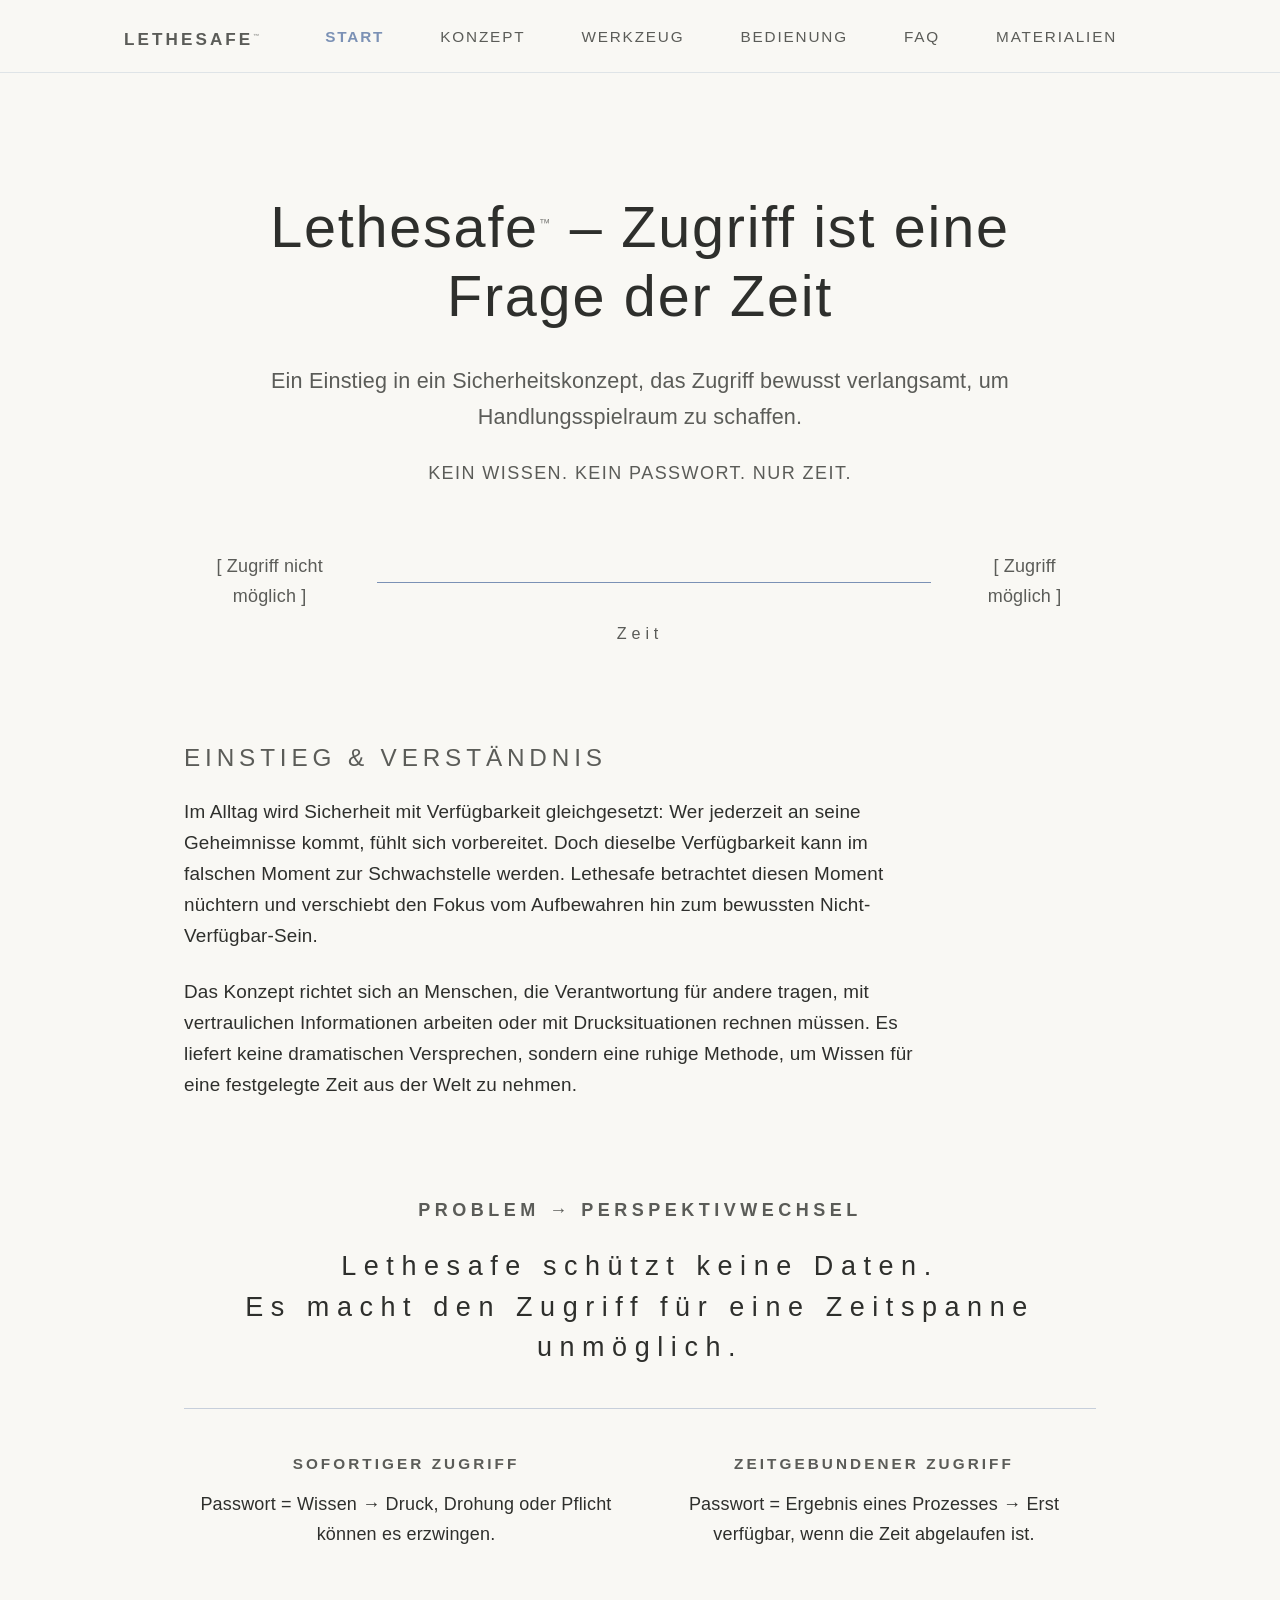
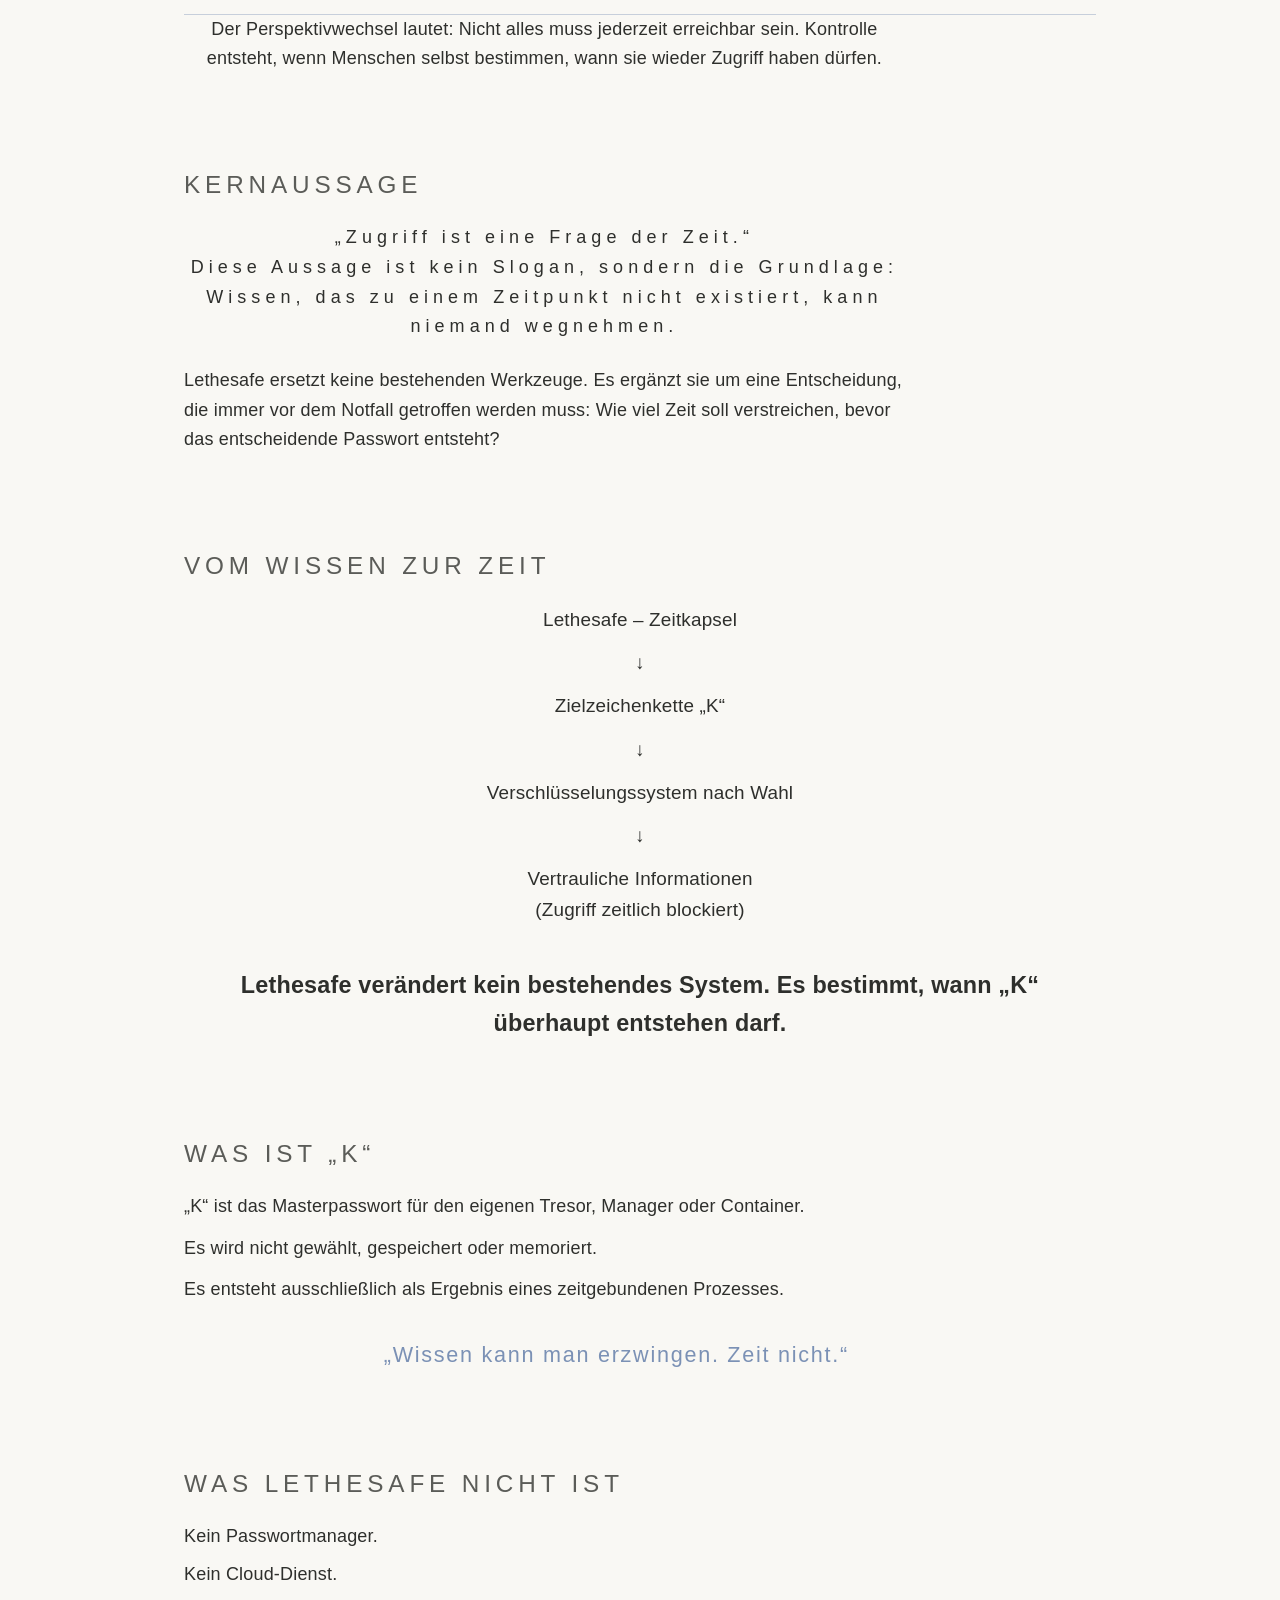
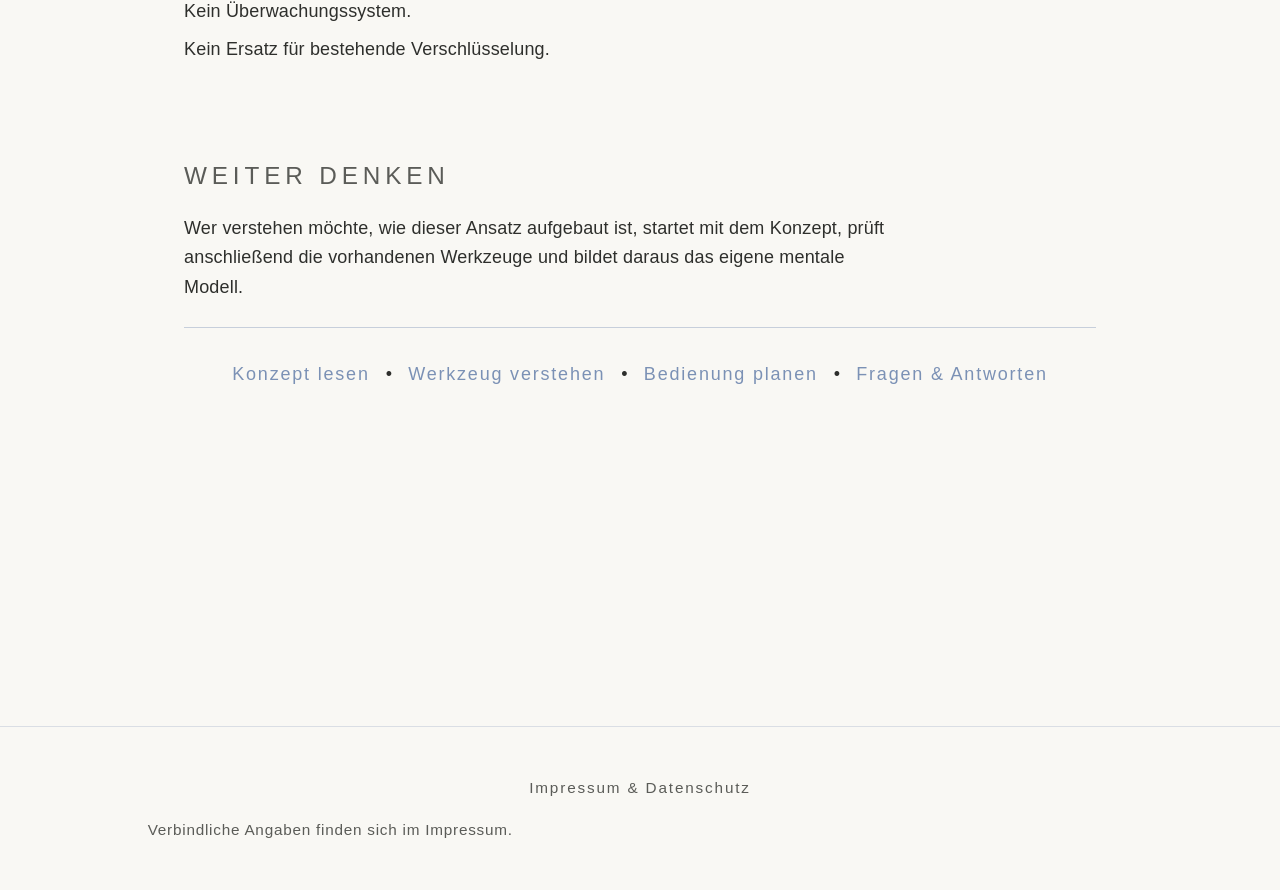
==== index.html @ 9b29e233 "docs: add sitemap, robots.txt and meta descriptions" ====
<!DOCTYPE html>
<html lang="de">

<head>
  <meta charset="UTF-8" />
  <meta name="viewport" content="width=device-width, initial-scale=1.0" />
  <meta name="robots" content="index, follow" />
  <meta name="description"
    content="Lethesafe ist ein lokales Sicherheitskonzept, das Zugriff auf vertrauliche Informationen zeitlich verzögert. Kein Cloud-Dienst, keine Konten, keine Hintertüren." />

  <title>Lethesafe – Zugriff ist eine Frage der Zeit</title>
  <link rel="stylesheet" href="style.css" />
</head>

<body>
  <header class="ls-header">
    <div class="ls-header-inner">
      <a class="ls-brand" href="index.html">Lethesafe<sup style="font-size:0.35em; opacity:0.6;">&trade;</sup></a>
      <nav class="ls-nav" aria-label="Hauptnavigation">
        <a href="index.html" aria-current="page">Start</a>
        <a href="konzept.html">Konzept</a>
        <a href="werkzeug.html">Werkzeug</a>
        <a href="bedienung.html">Bedienung</a>
        <a href="faq.html">FAQ</a>
        <a href="materialien.html">Materialien</a>
      </nav>
    </div>
  </header>

  <main>
    <section class="hero">
      <h1>Lethesafe<sup style="font-size:0.2em; opacity:0.6;">&trade;</sup> – Zugriff ist eine Frage der Zeit</h1>
      <p class="subline">
        Ein Einstieg in ein Sicherheitskonzept, das Zugriff bewusst verlangsamt, um Handlungsspielraum zu schaffen.
      </p>
      <p class="note">Kein Wissen. Kein Passwort. Nur Zeit.</p>
      <div class="timeline" aria-hidden="true">
        <span>[ Zugriff nicht möglich ]</span>
        <span class="line"></span>
        <span>[ Zugriff möglich ]</span>
      </div>
      <p class="timeline-label">Zeit</p>
    </section>

    <section>
      <h2>Einstieg &amp; Verständnis</h2>
      <p class="problem-text">
        Im Alltag wird Sicherheit mit Verfügbarkeit gleichgesetzt: Wer jederzeit an seine Geheimnisse kommt, fühlt sich
        vorbereitet. Doch dieselbe Verfügbarkeit kann im falschen Moment zur Schwachstelle werden. Lethesafe
        betrachtet diesen Moment nüchtern und verschiebt den Fokus vom Aufbewahren hin zum bewussten
        Nicht-Verfügbar-Sein.
      </p>
      <p class="problem-text">
        Das Konzept richtet sich an Menschen, die Verantwortung für andere tragen, mit vertraulichen Informationen
        arbeiten oder mit Drucksituationen rechnen müssen. Es liefert keine dramatischen Versprechen, sondern eine
        ruhige Methode, um Wissen für eine festgelegte Zeit aus der Welt zu nehmen.
      </p>
    </section>

    <section class="perspective">
      <div class="section-title">Problem → Perspektivwechsel</div>
      <p class="core">
        Lethesafe schützt keine Daten.<br />
        Es macht den Zugriff für eine Zeitspanne unmöglich.
      </p>
      <div class="comparison">
        <div>
          <strong>Sofortiger Zugriff</strong>
          <p>Passwort = Wissen → Druck, Drohung oder Pflicht können es erzwingen.</p>
        </div>
        <div>
          <strong>Zeitgebundener Zugriff</strong>
          <p>Passwort = Ergebnis eines Prozesses → Erst verfügbar, wenn die Zeit abgelaufen ist.</p>
        </div>
      </div>
      <p>
        Der Perspektivwechsel lautet: Nicht alles muss jederzeit erreichbar sein. Kontrolle entsteht, wenn Menschen
        selbst bestimmen, wann sie wieder Zugriff haben dürfen.
      </p>
    </section>

    <section>
      <h2>Kernaussage</h2>
      <p class="core">
        „Zugriff ist eine Frage der Zeit.“<br />
        Diese Aussage ist kein Slogan, sondern die Grundlage: Wissen, das zu einem Zeitpunkt nicht existiert, kann
        niemand wegnehmen.
      </p>
      <p>
        Lethesafe ersetzt keine bestehenden Werkzeuge. Es ergänzt sie um eine Entscheidung, die immer vor dem Notfall
        getroffen werden muss: Wie viel Zeit soll verstreichen, bevor das entscheidende Passwort entsteht?
      </p>
    </section>

    <section>
      <h2>Vom Wissen zur Zeit</h2>
      <div class="flow" aria-label="Vom Geheimnis zur zeitlichen Freigabe">
        <span>Lethesafe – Zeitkapsel</span>
        <span>↓</span>
        <span>Zielzeichenkette „K“</span>
        <span>↓</span>
        <span>Verschlüsselungssystem nach Wahl</span>
        <span>↓</span>
        <span>Vertrauliche Informationen<br>(Zugriff zeitlich blockiert)</span>
      </div>
      <p class="highlight">
        Lethesafe verändert kein bestehendes System. Es bestimmt, wann „K“ überhaupt entstehen darf.
      </p>
    </section>

    <section class="k-info">
      <h2>Was ist „K“</h2>
      <ul>
        <li>„K“ ist das Masterpasswort für den eigenen Tresor, Manager oder Container.</li>
        <li>Es wird nicht gewählt, gespeichert oder memoriert.</li>
        <li>Es entsteht ausschließlich als Ergebnis eines zeitgebundenen Prozesses.</li>
      </ul>
      <p class="merksatz">„Wissen kann man erzwingen. Zeit nicht.“</p>
    </section>

    <section>
      <h2>Was Lethesafe nicht ist</h2>
      <ul>
        <li>Kein Passwortmanager.</li>
        <li>Kein Cloud-Dienst.</li>
        <li>Kein Überwachungssystem.</li>
        <li>Kein Ersatz für bestehende Verschlüsselung.</li>
      </ul>
    </section>

    <section>
      <h2>Weiter denken</h2>
      <p>
        Wer verstehen möchte, wie dieser Ansatz aufgebaut ist, startet mit dem Konzept, prüft anschließend die
        vorhandenen Werkzeuge und bildet daraus das eigene mentale Modell.
      </p>
      <div class="cta">
        <a href="konzept.html">Konzept lesen</a> &bull;
        <a href="werkzeug.html">Werkzeug verstehen</a> &bull;
        <a href="bedienung.html">Bedienung planen</a> &bull;
        <a href="faq.html">Fragen &amp; Antworten</a>
      </div>
    </section>

  </main>

  <footer class="ls-footer">
    <nav class="ls-footer-nav">
      <a href="impressum.html">Impressum &amp; Datenschutz</a>
    </nav>
    <p class="ls-footer-note">Verbindliche Angaben finden sich im Impressum.</p>
  </footer>
</body>

</html>
---- style.css ----
:root {
  color-scheme: only light;
  font-size: 18px;
  --bg: #f9f8f4;
  --text: #2e2f2c;
  --muted: #5b5c58;
  --accent: #7b91b5;
}

*,
*::before,
*::after {
  box-sizing: border-box;
}

body {
  margin: 0;
  font-family: "Inter", "Helvetica Neue", Arial, sans-serif;
  background: var(--bg);
  color: var(--text);
  line-height: 1.65;
  letter-spacing: 0.01em;
}

a {
  color: var(--accent);
  text-decoration: none;
  border-bottom: 1px solid transparent;
  transition: border-color 0.2s ease, color 0.2s ease;
}

a:hover,
a:focus-visible {
  border-bottom-color: var(--accent);
}

.ls-header {
  border-bottom: 1px solid rgba(123, 145, 181, 0.2);
  background: var(--bg);
}

.ls-header-inner {
  max-width: 1080px;
  margin: 0 auto;
  padding: 24px 24px 16px;
  display: flex;
  flex-wrap: wrap;
  align-items: center;
  justify-content: space-between;
  gap: 24px;
}

.ls-brand {
  font-weight: 600;
  letter-spacing: 0.18em;
  text-transform: uppercase;
  color: var(--muted);
  font-size: 0.95rem;
  flex: 0 0 auto;
}

.ls-brand sup {
  font-size: 0.6em;
}

.ls-nav {
  display: flex;
  flex: 1 1 auto;
  justify-content: center;
  flex-wrap: wrap;
  gap: 56px;
  letter-spacing: 0.12em;
  font-size: 0.85rem;
  text-transform: uppercase;
}

.ls-nav a {
  color: var(--muted);
  padding-bottom: 6px;
}

.ls-nav a:hover,
.ls-nav a:focus-visible {
  color: var(--text);
}

main {
  max-width: 960px;
  margin: 0 auto;
  padding: 80px 24px 120px;
}

section {
  margin-bottom: 96px;
}

h1,
h2,
h3 {
  font-weight: 500;
  line-height: 1.2;
  margin: 0 0 32px;
  letter-spacing: 0.03em;
}

h1 {
  font-size: clamp(2.4rem, 4.5vw, 3.8rem);
}

h2 {
  font-size: 1.35rem;
  color: var(--muted);
  text-transform: uppercase;
  letter-spacing: 0.2em;
  margin-bottom: 24px;
}

h3 {
  font-size: 1.6rem;
}

p {
  margin: 0 0 24px;
  max-width: 72ch;
}

ul {
  list-style: none;
  padding: 0;
  margin: 0;
  display: grid;
  gap: 8px;
}

ul li {
  padding-left: 0;
}

.hero {
  text-align: center;
  padding-top: 40px;
}

.hero p {
  margin-left: auto;
  margin-right: auto;
}

.hero .subline {
  font-size: 1.2rem;
  color: var(--muted);
}

.hero .note {
  font-size: 1rem;
  color: var(--muted);
  letter-spacing: 0.08em;
  text-transform: uppercase;
}

.timeline {
  display: flex;
  align-items: center;
  justify-content: space-between;
  gap: 48px;
  margin: 64px auto 8px;
  color: var(--muted);
  font-size: 1rem;
  max-width: 860px;
}

.timeline .line {
  flex: 1 1 100%;
  height: 1px;
  background: var(--accent);
}

.timeline-label {
  text-align: center;
  color: var(--muted);
  font-size: 0.9rem;
  letter-spacing: 0.3em;
}

.list-inline {
  grid-template-columns: repeat(auto-fit, minmax(160px, 1fr));
  gap: 16px;
  text-transform: uppercase;
  letter-spacing: 0.15em;
  font-size: 0.85rem;
  color: var(--muted);
}

.section-title {
  font-size: 1rem;
  font-weight: 600;
  letter-spacing: 0.25em;
  color: var(--muted);
  margin-bottom: 20px;
  text-transform: uppercase;
}

.problem-text,
.page-lead {
  font-size: 1.05rem;
}

.perspective {
  text-align: center;
}

.perspective .core {
  font-size: 1.5rem;
  line-height: 1.5;
  margin-bottom: 40px;
}

.comparison {
  display: grid;
  grid-template-columns: repeat(auto-fit, minmax(260px, 1fr));
  gap: 24px;
  border-top: 1px solid rgba(123, 145, 181, 0.4);
  border-bottom: 1px solid rgba(123, 145, 181, 0.4);
  padding: 32px 0;
}

.comparison div {
  padding: 8px 0;
}

.comparison strong {
  text-transform: uppercase;
  letter-spacing: 0.2em;
  font-size: 0.85rem;
  color: var(--muted);
}

.comparison p {
  margin-top: 12px;
}

.flow {
  display: grid;
  justify-items: center;
  gap: 12px;
  font-size: 1.05rem;
}

.flow span {
  text-align: center;
}

.flow .focus {
  color: var(--accent);
  font-weight: 600;
  letter-spacing: 0.15em;
}

.highlight {
  font-weight: 600;
  font-size: 1.3rem;
  margin-top: 40px;
  color: var(--text);
  text-align: center;
}

.k-info ul {
  gap: 12px;
}

.merksatz {
  font-size: 1.2rem;
  text-align: center;
  color: var(--accent);
  letter-spacing: 0.08em;
  margin-top: 32px;
}

.status-grid {
  display: grid;
  grid-template-columns: repeat(auto-fit, minmax(200px, 1fr));
  gap: 16px;
}

.status-item {
  border-top: 1px solid rgba(123, 145, 181, 0.5);
  padding-top: 12px;
  font-size: 0.95rem;
}

.cta {
  border-top: 1px solid rgba(123, 145, 181, 0.4);
  padding-top: 32px;
  display: flex;
  flex-wrap: wrap;
  gap: 16px;
  justify-content: center;
}

.cta a {
  color: var(--accent);
  letter-spacing: 0.1em;
}

.materials-links {
  display: grid;
  gap: 12px;
  margin-top: 24px;
  margin-bottom: 40px;
}

.materials-links a {
  color: var(--accent);
  letter-spacing: 0.04em;
}

.ls-placeholder {
  max-width: 64ch;
  font-size: 1.05rem;
}

.page-label {
  font-size: 0.85rem;
  letter-spacing: 0.2em;
  text-transform: uppercase;
  color: var(--muted);
  margin-bottom: 16px;
}

.ls-longform {
  max-width: 900px;
}

.konzept-timeline {
  display: flex;
  flex-direction: column;
  align-items: center;
  gap: 12px;
  margin: 48px auto 32px;
}

.konzept-timeline svg {
  width: 100%;
  max-width: 700px;
  height: 24px;
}

.konzept-timeline span {
  letter-spacing: 0.08em;
  color: var(--muted);
  font-size: 0.95rem;
}

.konzept-section h2 {
  color: var(--text);
  letter-spacing: 0.08em;
}

.konzept-section .section-number {
  font-size: 0.75rem;
  letter-spacing: 0.35em;
  color: var(--muted);
  text-transform: uppercase;
  display: block;
  margin-bottom: 12px;
}

.konzept-section p {
  max-width: 78ch;
}

a[aria-current="page"] {
  font-weight: bold;
  color: #7b91b5;
}

.ls-footer {
  margin-top: 120px;
  padding: 48px 24px;
  border-top: 1px solid rgba(123, 145, 181, 0.25);
  text-align: center;
  color: var(--muted);
  font-size: 0.85rem;
}

.ls-footer-nav {
  margin-bottom: 16px;
  letter-spacing: 0.12em;
}

.ls-footer-nav a {
  color: var(--muted);
}

.ls-footer-meta {
  opacity: 0.7;
}

.ls-footer-note {
  margin: 0;
  font-size: 0.85rem;
  letter-spacing: 0.05em;
  color: var(--muted);
}

.back-link {
  display: inline-flex;
  align-items: center;
  gap: 8px;
  font-size: 0.9rem;
  letter-spacing: 0.1em;
  margin-bottom: 32px;
}

.back-link::before {
  content: "←";
}

.ls-list {
  list-style: none;
  padding-left: 0;
  margin: 1.2rem 0 1.4rem 0;
}

.ls-list li {
  margin: 0.1rem 0;
}

.ls-faq summary::after {
  content: " (Antwort anzeigen)";
  font-weight: normal;
  font-size: 0.9em;
  opacity: 0.5;
    display: block;
  margin-bottom: 0.8rem;
}

.ls-faq[open] summary::after {
  content: "";
  margin-bottom: 1rem;
}

.ls-faq-block-label {
  margin: 2.5rem 0 1rem;
  letter-spacing: 0.08em;
  text-transform: uppercase;
  opacity: 0.5;
}

/* visuelle Klammer */
.ls-list.framed {
  border-left: 2px solid rgba(0, 0, 0, 0.15);
  padding-left: 1.2rem;
  color: var(--muted);
}

.core {
  color: var(--text);
  letter-spacing: 0.28em;
  text-align: center;
}

@media (max-width: 640px) {
  .ls-header-inner {
    padding: 20px;
  }

  main {
    padding: 60px 20px 80px;
  }

  section {
    margin-bottom: 72px;
  }

  .ls-nav {
    gap: 12px;
    font-size: 0.8rem;
  }

  .timeline {
    flex-direction: column;
  }

  .timeline .line {
    width: 100%;
  }
}
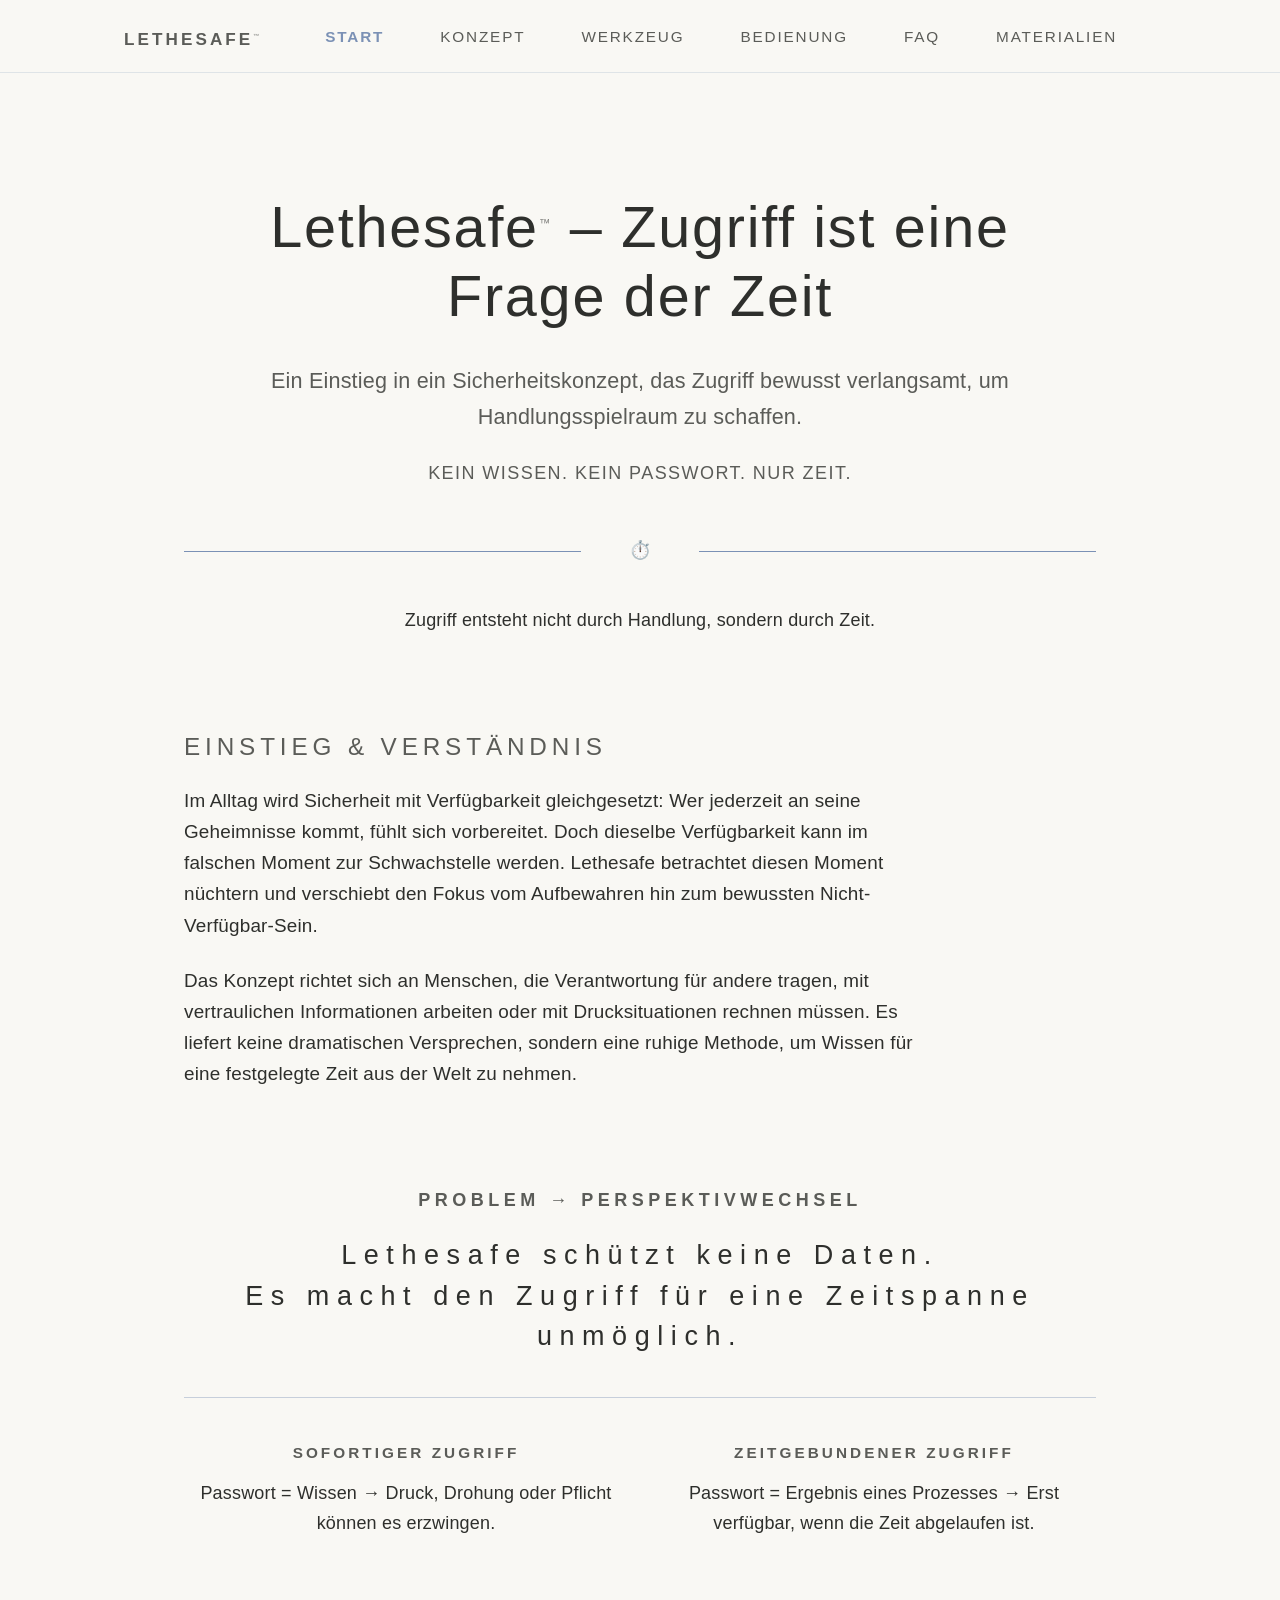
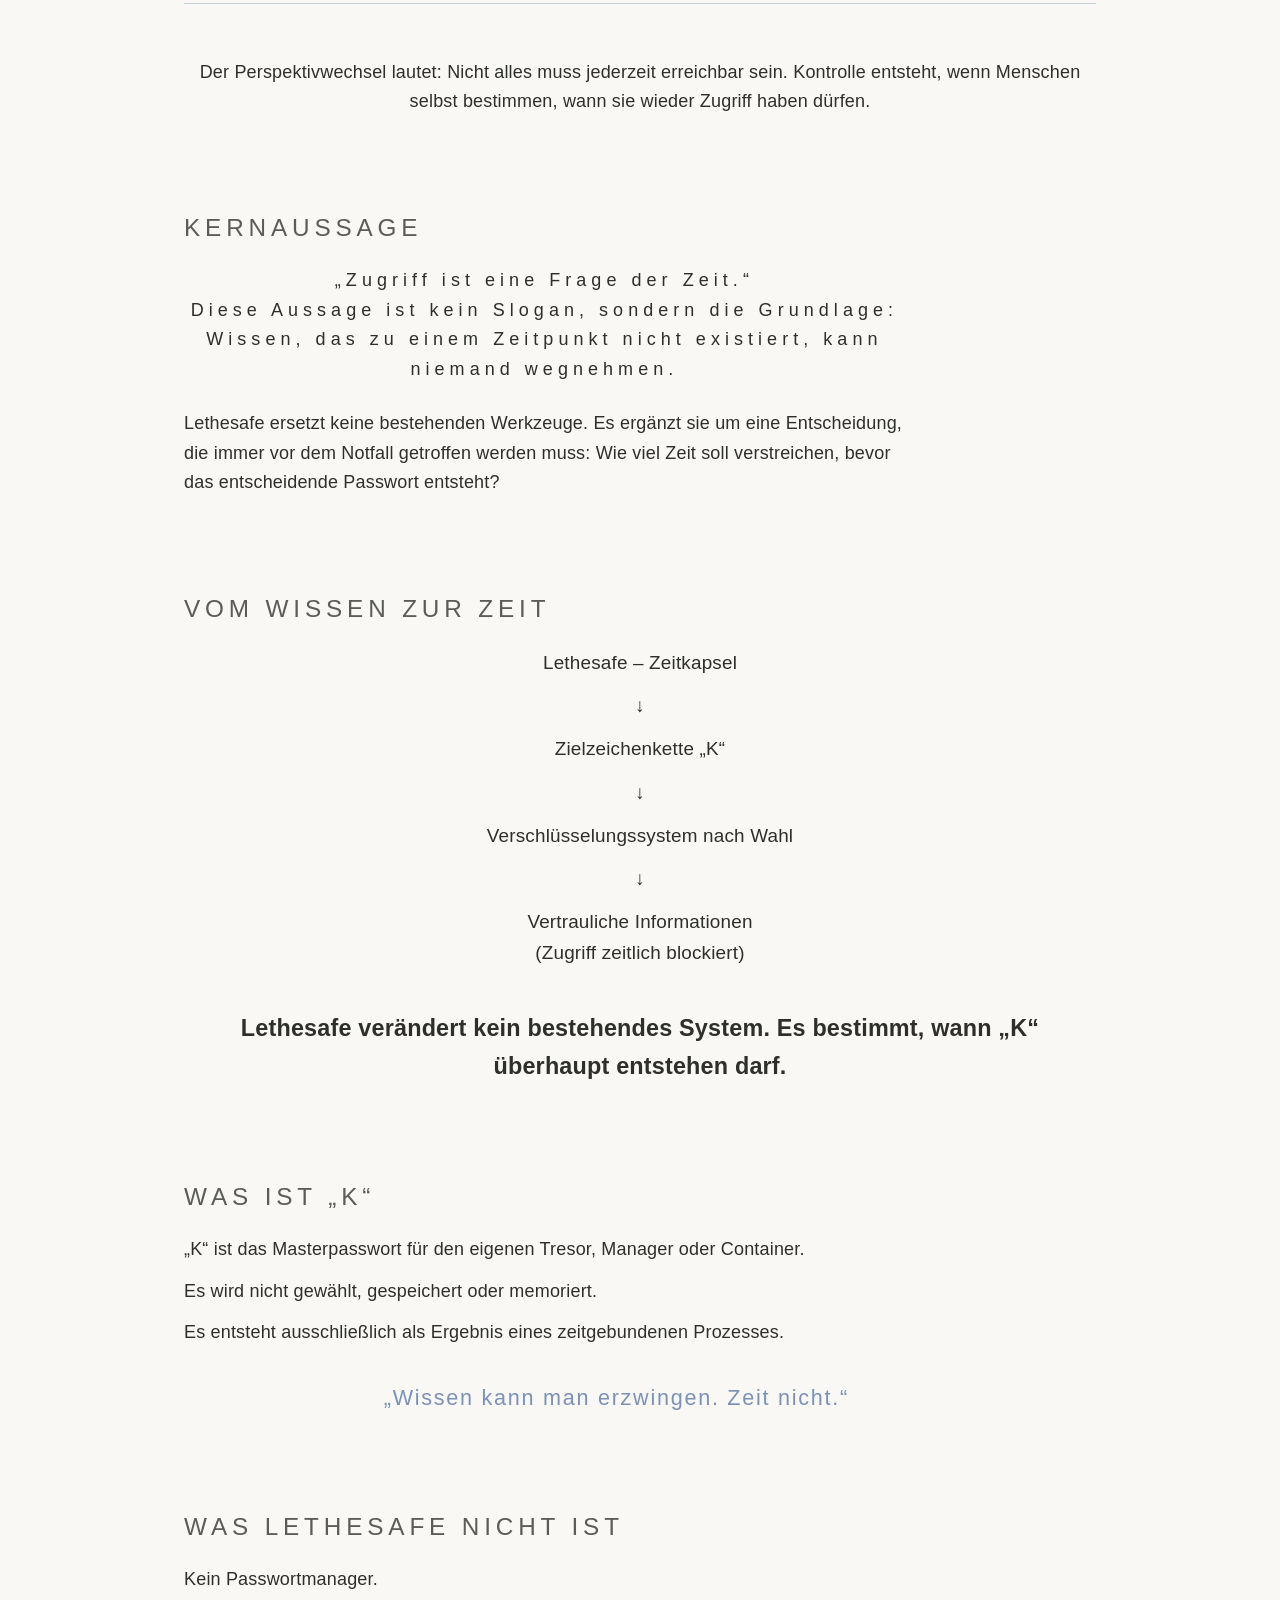
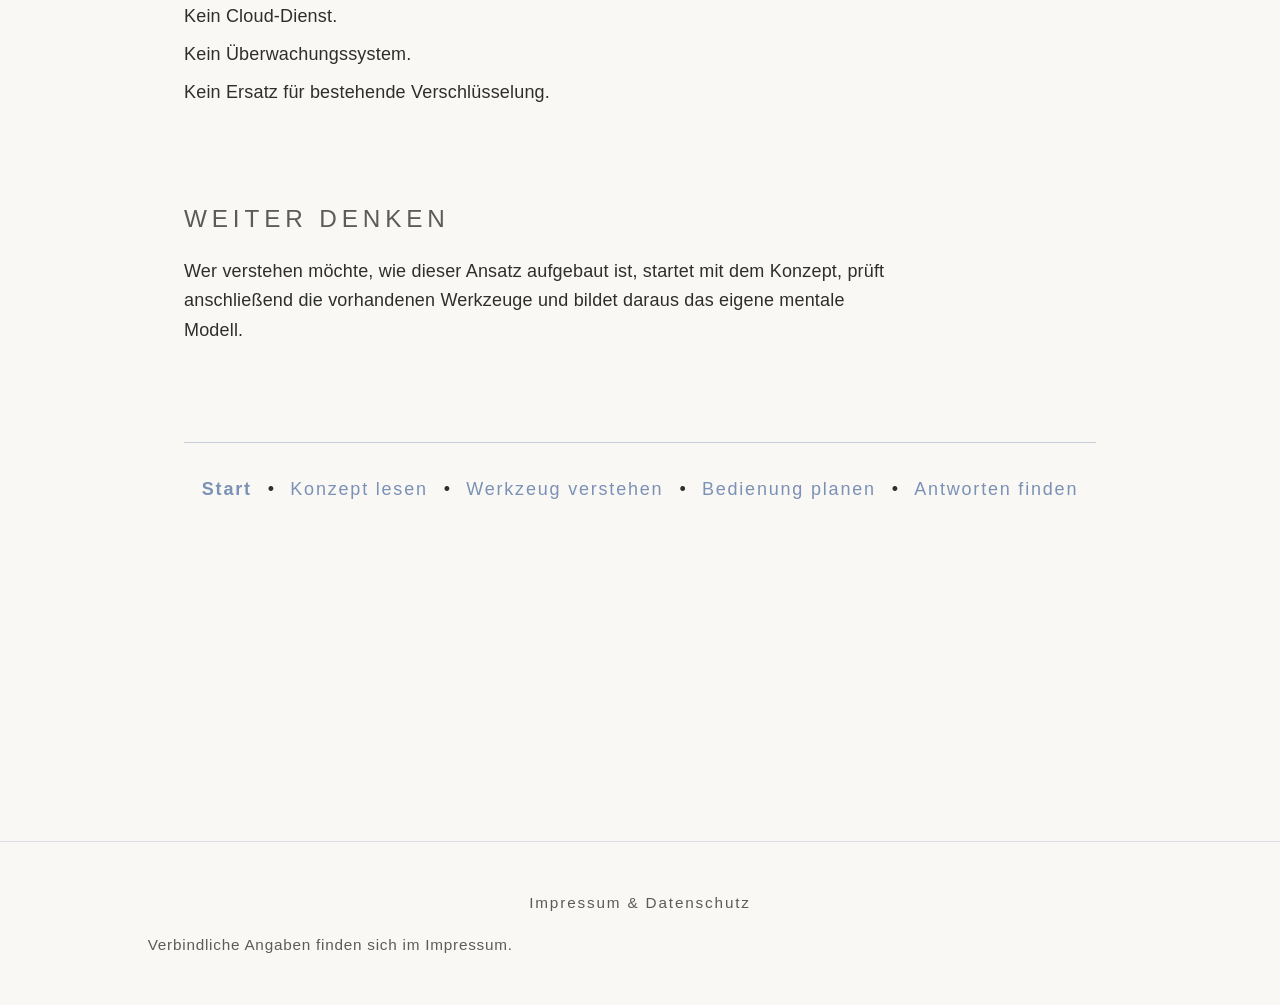
==== commit 82c16324: "Clean up website content, navigation, links, and content references" ====
--- a/index.html
+++ b/index.html
@@ -9,6 +9,8 @@
     content="Lethesafe ist ein lokales Sicherheitskonzept, das Zugriff auf vertrauliche Informationen zeitlich verzögert. Kein Cloud-Dienst, keine Konten, keine Hintertüren." />
 
   <title>Lethesafe – Zugriff ist eine Frage der Zeit</title>
+  <link rel="canonical" href="https://lethesafe.org/">
+  <link rel="alternate" hreflang="de" href="https://lethesafe.org/">
   <link rel="stylesheet" href="style.css" />
 </head>
 
@@ -29,18 +31,30 @@
 
   <main>
     <section class="hero">
-      <h1>Lethesafe<sup style="font-size:0.2em; opacity:0.6;">&trade;</sup> – Zugriff ist eine Frage der Zeit</h1>
+      <h1>
+        Lethesafe<sup style="font-size:0.2em; opacity:0.6;">&trade;</sup>
+        – Zugriff ist eine Frage der Zeit
+      </h1>
+
       <p class="subline">
-        Ein Einstieg in ein Sicherheitskonzept, das Zugriff bewusst verlangsamt, um Handlungsspielraum zu schaffen.
+        Ein Einstieg in ein Sicherheitskonzept, das Zugriff bewusst verlangsamt,
+        um Handlungsspielraum zu schaffen.
       </p>
+
       <p class="note">Kein Wissen. Kein Passwort. Nur Zeit.</p>
+
       <div class="timeline" aria-hidden="true">
-        <span>[ Zugriff nicht möglich ]</span>
+
         <span class="line"></span>
-        <span>[ Zugriff möglich ]</span>
+        <span class="timeline-marker" aria-hidden="true">⏱️</span>
+        <span class="line"></span>
       </div>
-      <p class="timeline-label">Zeit</p>
+      <p class="timeline-explainer">
+        Zugriff entsteht nicht durch Handlung, sondern durch Zeit.
+      </p>
     </section>
+
+
 
     <section>
       <h2>Einstieg &amp; Verständnis</h2>
@@ -73,10 +87,9 @@
           <p>Passwort = Ergebnis eines Prozesses → Erst verfügbar, wenn die Zeit abgelaufen ist.</p>
         </div>
       </div>
-      <p>
-        Der Perspektivwechsel lautet: Nicht alles muss jederzeit erreichbar sein. Kontrolle entsteht, wenn Menschen
-        selbst bestimmen, wann sie wieder Zugriff haben dürfen.
-      </p>
+      <p>&nbsp;</p>
+      Der Perspektivwechsel lautet: Nicht alles muss jederzeit erreichbar sein. Kontrolle entsteht, wenn Menschen
+      selbst bestimmen, wann sie wieder Zugriff haben dürfen.
     </section>
 
     <section>
@@ -134,11 +147,15 @@
         Wer verstehen möchte, wie dieser Ansatz aufgebaut ist, startet mit dem Konzept, prüft anschließend die
         vorhandenen Werkzeuge und bildet daraus das eigene mentale Modell.
       </p>
+    </section>
+
+    <section>
       <div class="cta">
+        <a href="index.html"><b>Start</b></a> &bull;
         <a href="konzept.html">Konzept lesen</a> &bull;
         <a href="werkzeug.html">Werkzeug verstehen</a> &bull;
         <a href="bedienung.html">Bedienung planen</a> &bull;
-        <a href="faq.html">Fragen &amp; Antworten</a>
+        <a href="faq.html">Antworten finden</a>
       </div>
     </section>
 
--- a/style.css
+++ b/style.css
@@ -163,32 +163,21 @@
   align-items: center;
   justify-content: space-between;
   gap: 48px;
-  margin: 64px auto 8px;
+  margin: 0;
+  margin-top:48px;
   color: var(--muted);
   font-size: 1rem;
-  max-width: 860px;
+}
+
+.timeline-explainer {
+  padding-top: 40px;
+  text-align: center;
 }
 
 .timeline .line {
-  flex: 1 1 100%;
+  flex: 1 1 30%;
   height: 1px;
   background: var(--accent);
-}
-
-.timeline-label {
-  text-align: center;
-  color: var(--muted);
-  font-size: 0.9rem;
-  letter-spacing: 0.3em;
-}
-
-.list-inline {
-  grid-template-columns: repeat(auto-fit, minmax(160px, 1fr));
-  gap: 16px;
-  text-transform: uppercase;
-  letter-spacing: 0.15em;
-  font-size: 0.85rem;
-  color: var(--muted);
 }
 
 .section-title {
@@ -250,12 +239,6 @@
   text-align: center;
 }
 
-.flow .focus {
-  color: var(--accent);
-  font-weight: 600;
-  letter-spacing: 0.15em;
-}
-
 .highlight {
   font-weight: 600;
   font-size: 1.3rem;
@@ -274,18 +257,6 @@
   color: var(--accent);
   letter-spacing: 0.08em;
   margin-top: 32px;
-}
-
-.status-grid {
-  display: grid;
-  grid-template-columns: repeat(auto-fit, minmax(200px, 1fr));
-  gap: 16px;
-}
-
-.status-item {
-  border-top: 1px solid rgba(123, 145, 181, 0.5);
-  padding-top: 12px;
-  font-size: 0.95rem;
 }
 
 .cta {
@@ -314,11 +285,6 @@
   letter-spacing: 0.04em;
 }
 
-.ls-placeholder {
-  max-width: 64ch;
-  font-size: 1.05rem;
-}
-
 .page-label {
   font-size: 0.85rem;
   letter-spacing: 0.2em;
@@ -329,26 +295,6 @@
 
 .ls-longform {
   max-width: 900px;
-}
-
-.konzept-timeline {
-  display: flex;
-  flex-direction: column;
-  align-items: center;
-  gap: 12px;
-  margin: 48px auto 32px;
-}
-
-.konzept-timeline svg {
-  width: 100%;
-  max-width: 700px;
-  height: 24px;
-}
-
-.konzept-timeline span {
-  letter-spacing: 0.08em;
-  color: var(--muted);
-  font-size: 0.95rem;
 }
 
 .konzept-section h2 {
@@ -392,28 +338,11 @@
   color: var(--muted);
 }
 
-.ls-footer-meta {
-  opacity: 0.7;
-}
-
 .ls-footer-note {
   margin: 0;
   font-size: 0.85rem;
   letter-spacing: 0.05em;
   color: var(--muted);
-}
-
-.back-link {
-  display: inline-flex;
-  align-items: center;
-  gap: 8px;
-  font-size: 0.9rem;
-  letter-spacing: 0.1em;
-  margin-bottom: 32px;
-}
-
-.back-link::before {
-  content: "←";
 }
 
 .ls-list {
@@ -440,49 +369,8 @@
   margin-bottom: 1rem;
 }
 
-.ls-faq-block-label {
-  margin: 2.5rem 0 1rem;
-  letter-spacing: 0.08em;
-  text-transform: uppercase;
-  opacity: 0.5;
-}
-
-/* visuelle Klammer */
-.ls-list.framed {
-  border-left: 2px solid rgba(0, 0, 0, 0.15);
-  padding-left: 1.2rem;
-  color: var(--muted);
-}
-
 .core {
   color: var(--text);
   letter-spacing: 0.28em;
   text-align: center;
 }
-
-@media (max-width: 640px) {
-  .ls-header-inner {
-    padding: 20px;
-  }
-
-  main {
-    padding: 60px 20px 80px;
-  }
-
-  section {
-    margin-bottom: 72px;
-  }
-
-  .ls-nav {
-    gap: 12px;
-    font-size: 0.8rem;
-  }
-
-  .timeline {
-    flex-direction: column;
-  }
-
-  .timeline .line {
-    width: 100%;
-  }
-}
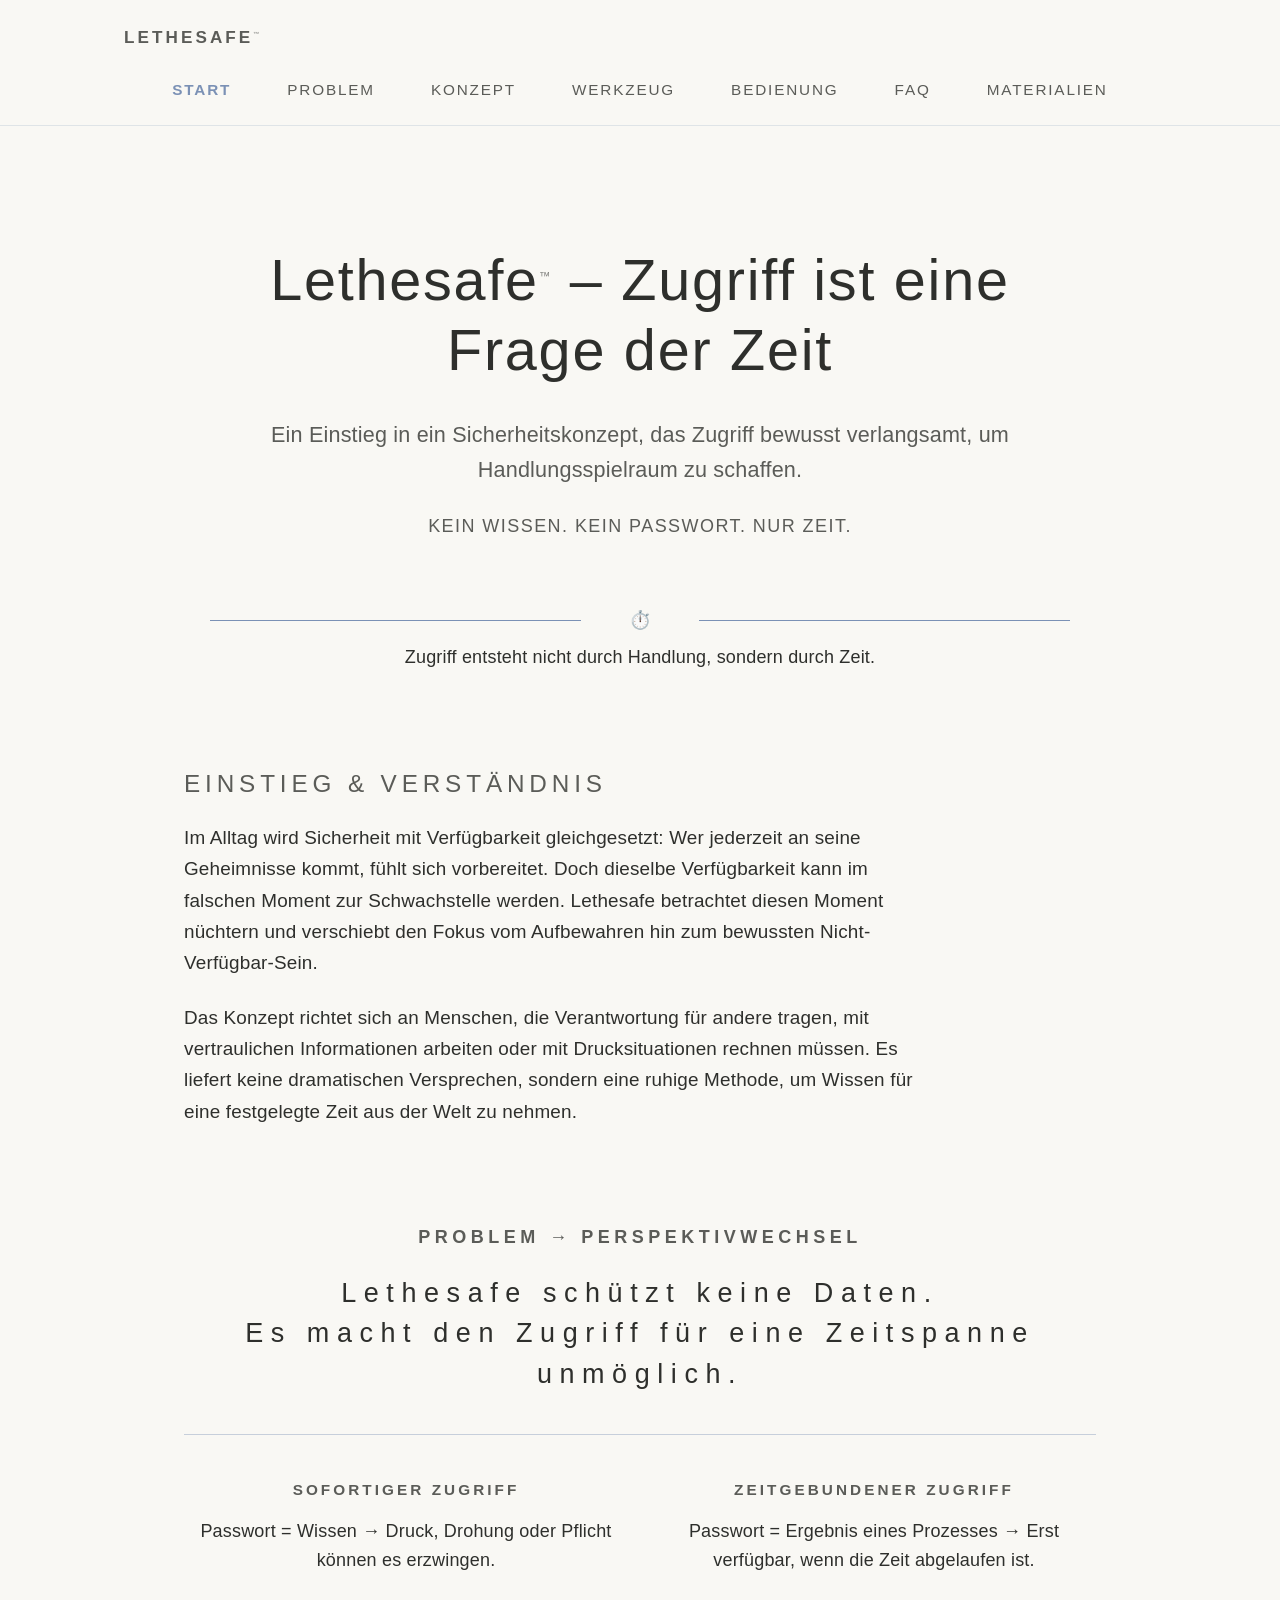
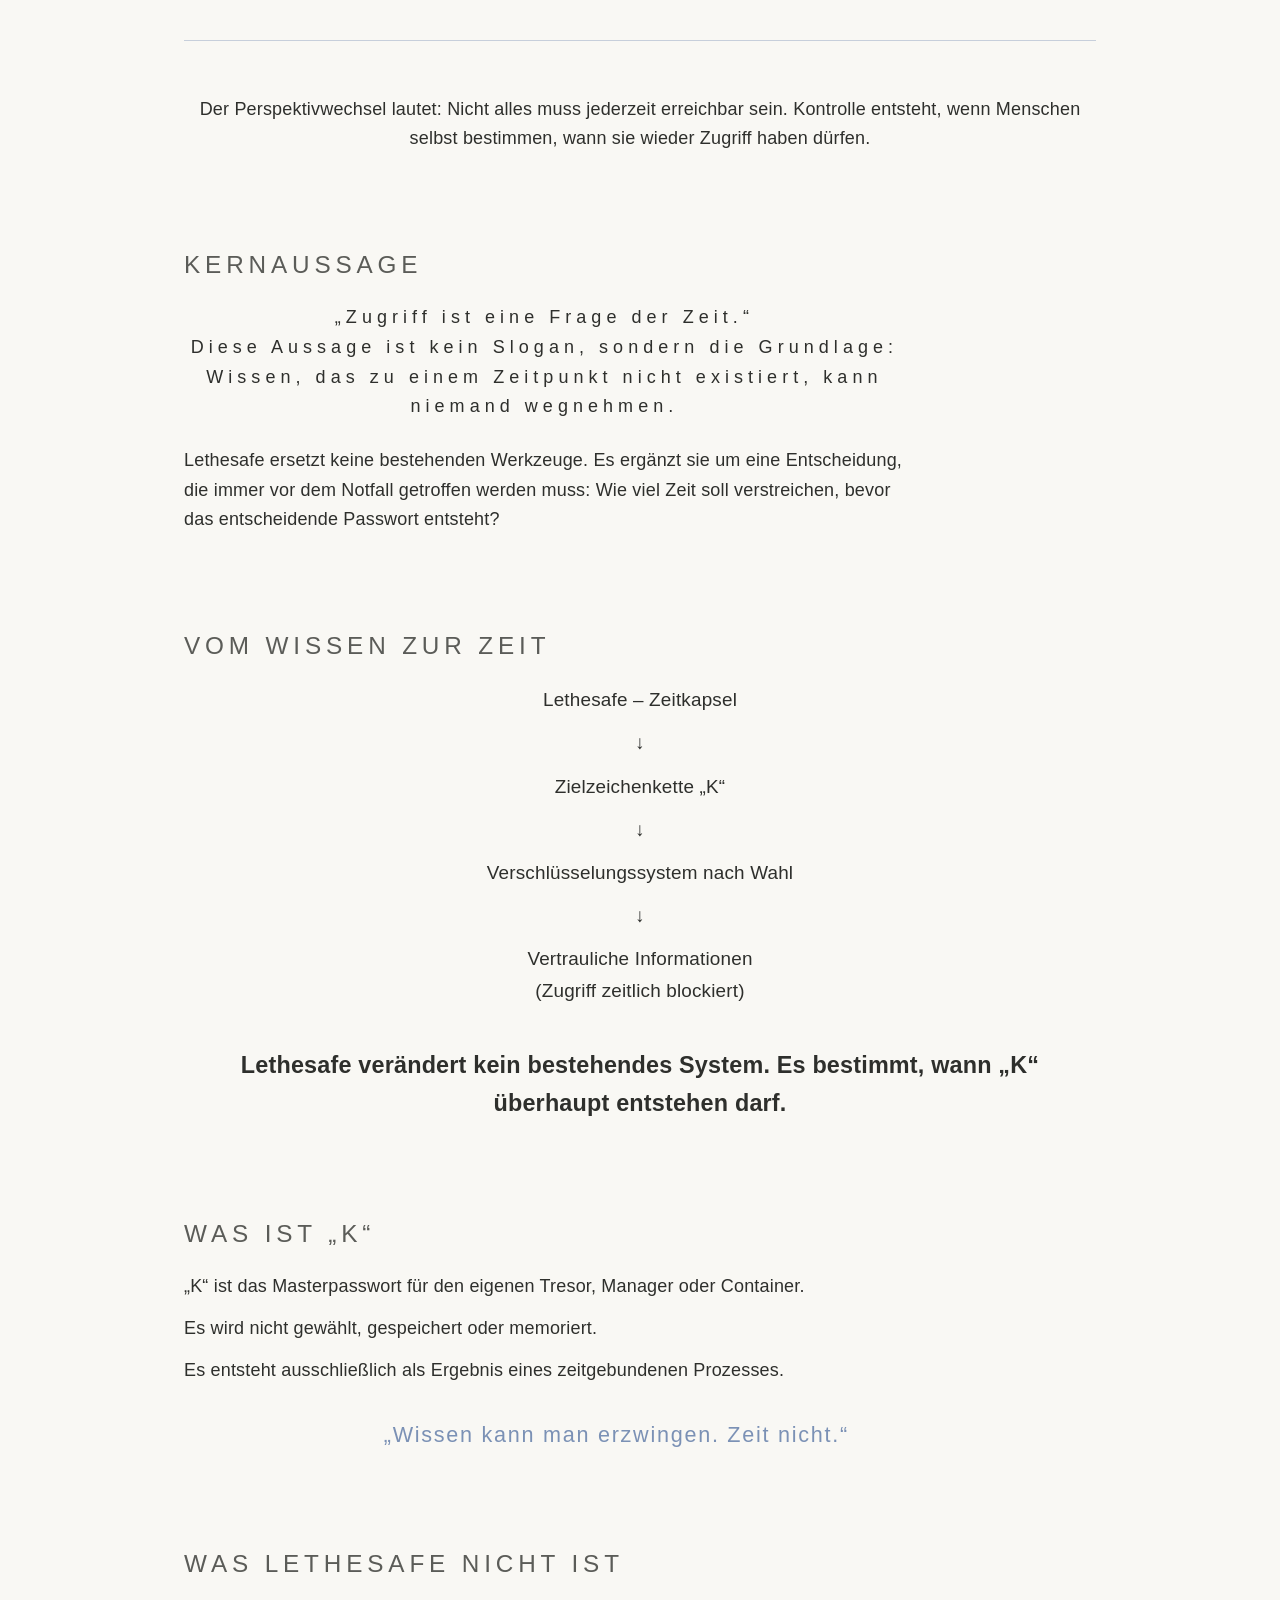
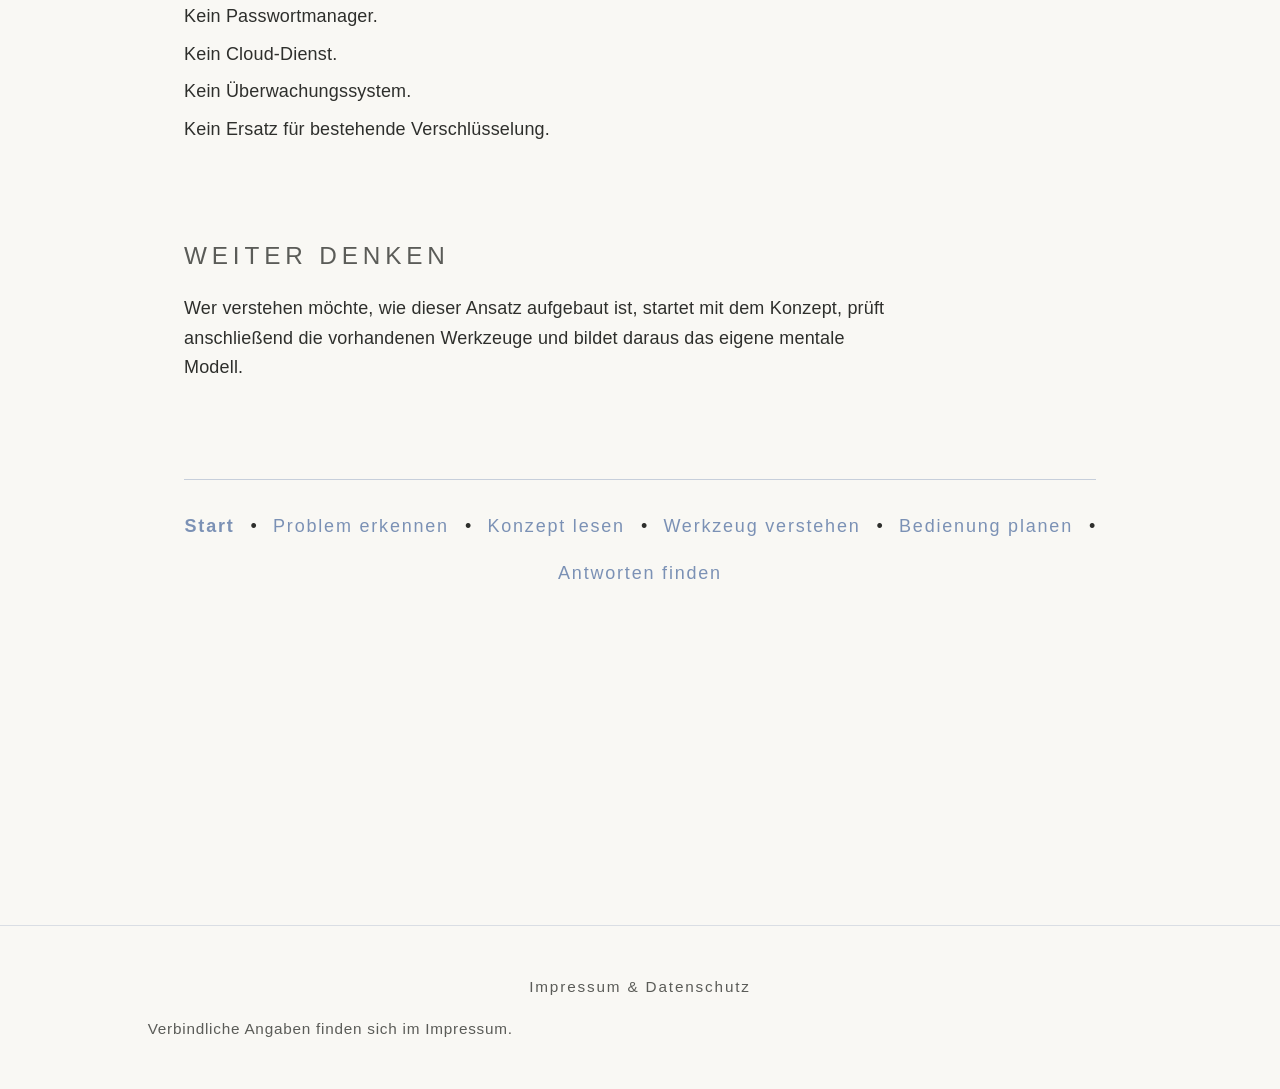
==== commit 75223e43: "Add problem statement page and minor CSS adjustments" ====
--- a/index.html
+++ b/index.html
@@ -20,6 +20,7 @@
       <a class="ls-brand" href="index.html">Lethesafe<sup style="font-size:0.35em; opacity:0.6;">&trade;</sup></a>
       <nav class="ls-nav" aria-label="Hauptnavigation">
         <a href="index.html" aria-current="page">Start</a>
+        <a href="problem.html">Problem</a>
         <a href="konzept.html">Konzept</a>
         <a href="werkzeug.html">Werkzeug</a>
         <a href="bedienung.html">Bedienung</a>
@@ -152,6 +153,7 @@
     <section>
       <div class="cta">
         <a href="index.html"><b>Start</b></a> &bull;
+        <a href="problem.html">Problem erkennen</a> &bull;
         <a href="konzept.html">Konzept lesen</a> &bull;
         <a href="werkzeug.html">Werkzeug verstehen</a> &bull;
         <a href="bedienung.html">Bedienung planen</a> &bull;
@@ -169,4 +171,4 @@
   </footer>
 </body>
 
-</html>+</html>
--- a/style.css
+++ b/style.css
@@ -163,21 +163,32 @@
   align-items: center;
   justify-content: space-between;
   gap: 48px;
-  margin: 0;
-  margin-top:48px;
+  margin: 64px auto 8px;
   color: var(--muted);
   font-size: 1rem;
-}
-
-.timeline-explainer {
-  padding-top: 40px;
-  text-align: center;
+  max-width: 860px;
 }
 
 .timeline .line {
-  flex: 1 1 30%;
+  flex: 1 1 100%;
   height: 1px;
   background: var(--accent);
+}
+
+.timeline-label {
+  text-align: center;
+  color: var(--muted);
+  font-size: 0.9rem;
+  letter-spacing: 0.3em;
+}
+
+.list-inline {
+  grid-template-columns: repeat(auto-fit, minmax(160px, 1fr));
+  gap: 16px;
+  text-transform: uppercase;
+  letter-spacing: 0.15em;
+  font-size: 0.85rem;
+  color: var(--muted);
 }
 
 .section-title {
@@ -239,6 +250,12 @@
   text-align: center;
 }
 
+.flow .focus {
+  color: var(--accent);
+  font-weight: 600;
+  letter-spacing: 0.15em;
+}
+
 .highlight {
   font-weight: 600;
   font-size: 1.3rem;
@@ -257,6 +274,18 @@
   color: var(--accent);
   letter-spacing: 0.08em;
   margin-top: 32px;
+}
+
+.status-grid {
+  display: grid;
+  grid-template-columns: repeat(auto-fit, minmax(200px, 1fr));
+  gap: 16px;
+}
+
+.status-item {
+  border-top: 1px solid rgba(123, 145, 181, 0.5);
+  padding-top: 12px;
+  font-size: 0.95rem;
 }
 
 .cta {
@@ -285,6 +314,11 @@
   letter-spacing: 0.04em;
 }
 
+.ls-placeholder {
+  max-width: 64ch;
+  font-size: 1.05rem;
+}
+
 .page-label {
   font-size: 0.85rem;
   letter-spacing: 0.2em;
@@ -295,6 +329,26 @@
 
 .ls-longform {
   max-width: 900px;
+}
+
+.konzept-timeline {
+  display: flex;
+  flex-direction: column;
+  align-items: center;
+  gap: 12px;
+  margin: 48px auto 32px;
+}
+
+.konzept-timeline svg {
+  width: 100%;
+  max-width: 700px;
+  height: 24px;
+}
+
+.konzept-timeline span {
+  letter-spacing: 0.08em;
+  color: var(--muted);
+  font-size: 0.95rem;
 }
 
 .konzept-section h2 {
@@ -338,11 +392,28 @@
   color: var(--muted);
 }
 
+.ls-footer-meta {
+  opacity: 0.7;
+}
+
 .ls-footer-note {
   margin: 0;
   font-size: 0.85rem;
   letter-spacing: 0.05em;
   color: var(--muted);
+}
+
+.back-link {
+  display: inline-flex;
+  align-items: center;
+  gap: 8px;
+  font-size: 0.9rem;
+  letter-spacing: 0.1em;
+  margin-bottom: 32px;
+}
+
+.back-link::before {
+  content: "←";
 }
 
 .ls-list {
@@ -369,8 +440,42 @@
   margin-bottom: 1rem;
 }
 
+.ls-faq-block-label {
+  margin: 2.5rem 0 1rem;
+  letter-spacing: 0.08em;
+  text-transform: uppercase;
+  opacity: 0.5;
+}
+
+/* visuelle Klammer */
+.ls-list.framed {
+  border-left: 2px solid rgba(0, 0, 0, 0.15);
+  padding-left: 1.2rem;
+  color: var(--muted);
+}
+
 .core {
   color: var(--text);
   letter-spacing: 0.28em;
   text-align: center;
 }
+
+@media (max-width: 940px) {
+  .ls-header-inner {
+    padding: 20px;
+  }
+
+  main {
+    padding: 60px 20px 80px;
+  }
+
+  section {
+    margin-bottom: 72px;
+  }
+
+  .ls-nav {
+    gap: 12px;
+    font-size: 0.8rem;
+  }
+
+}
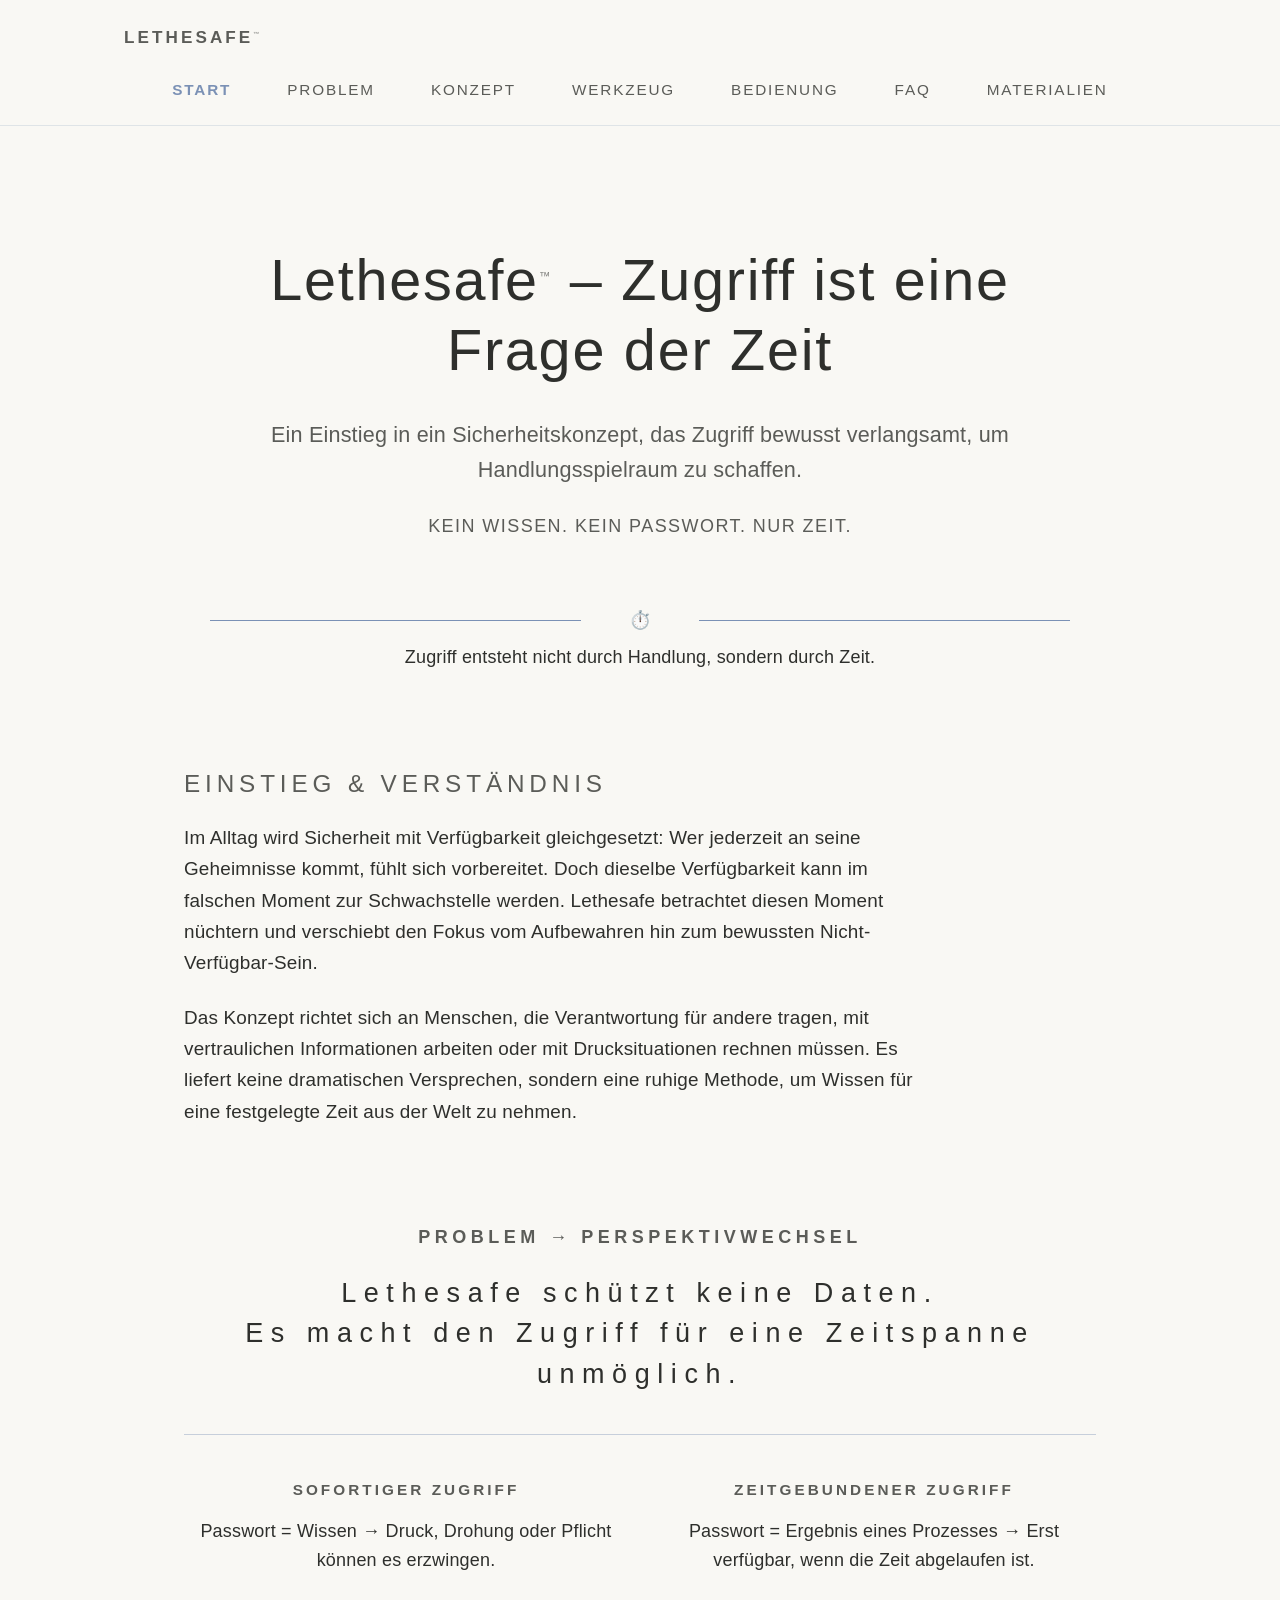
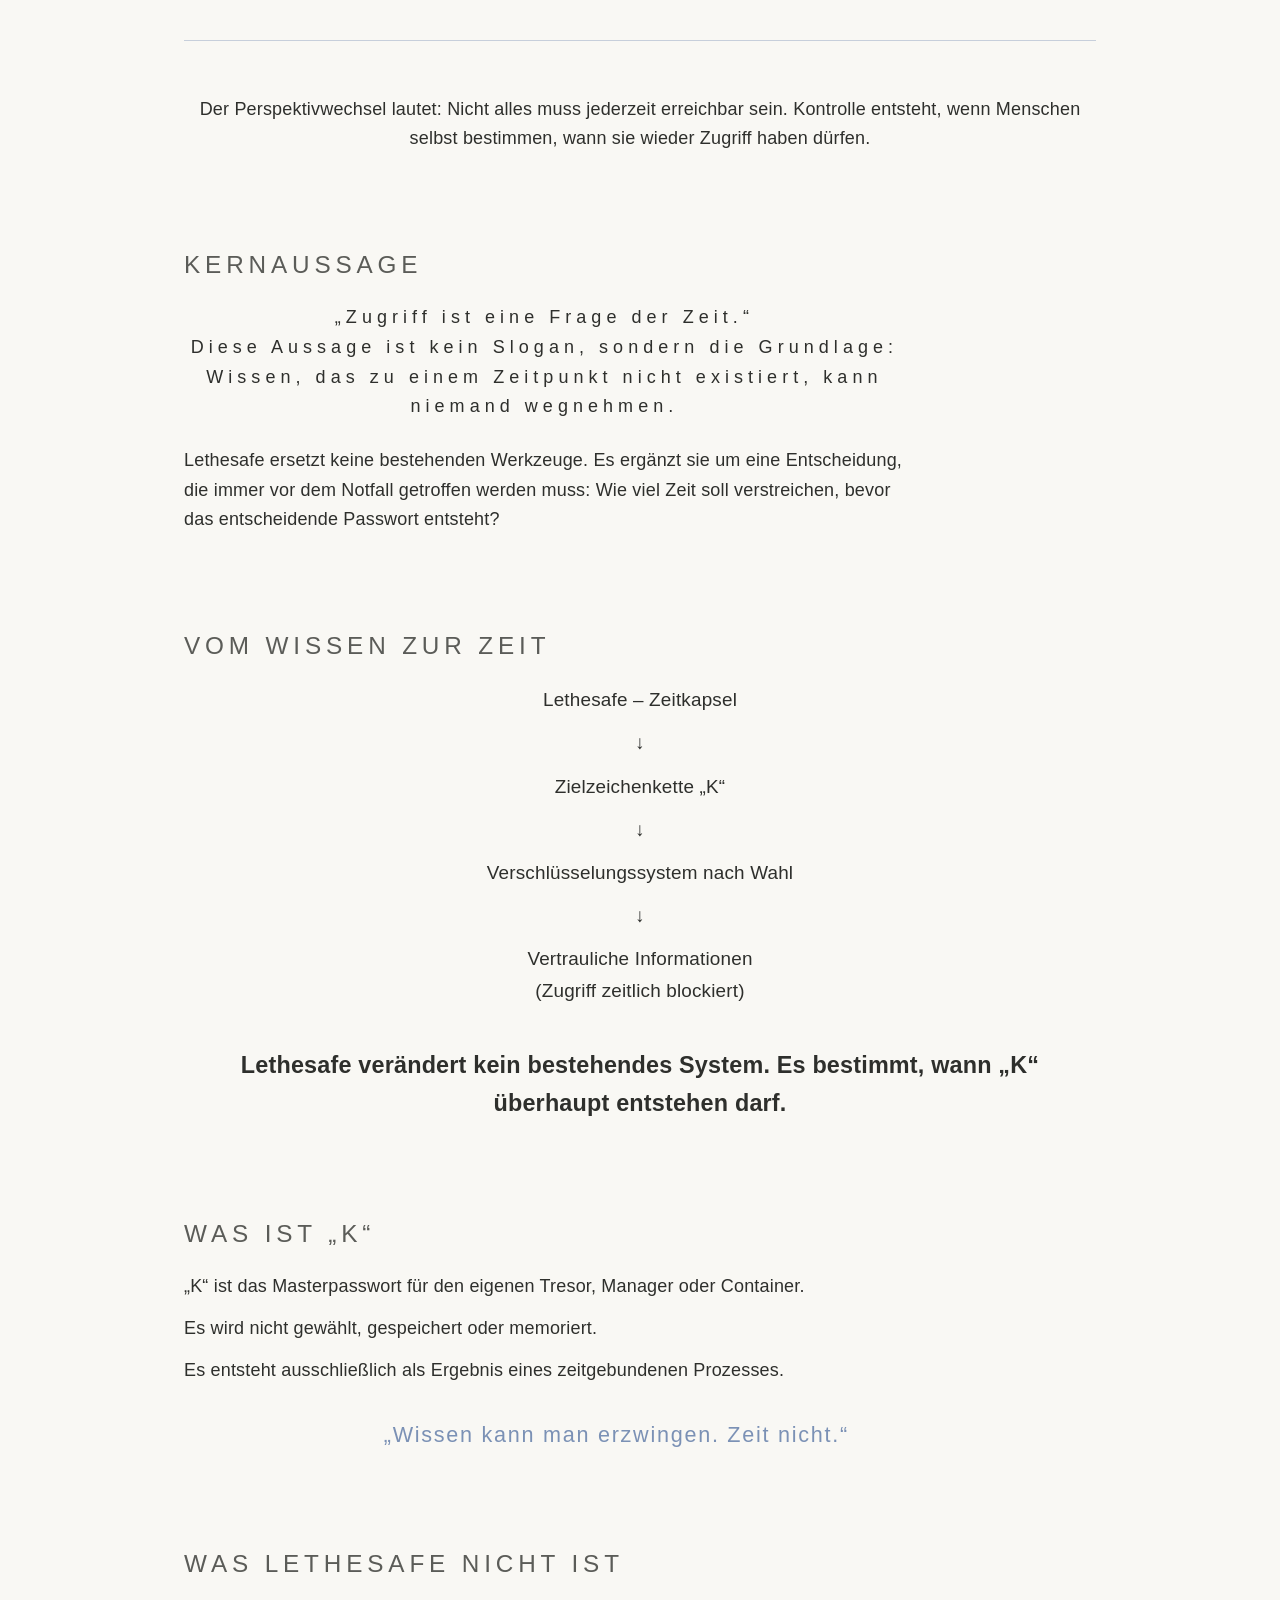
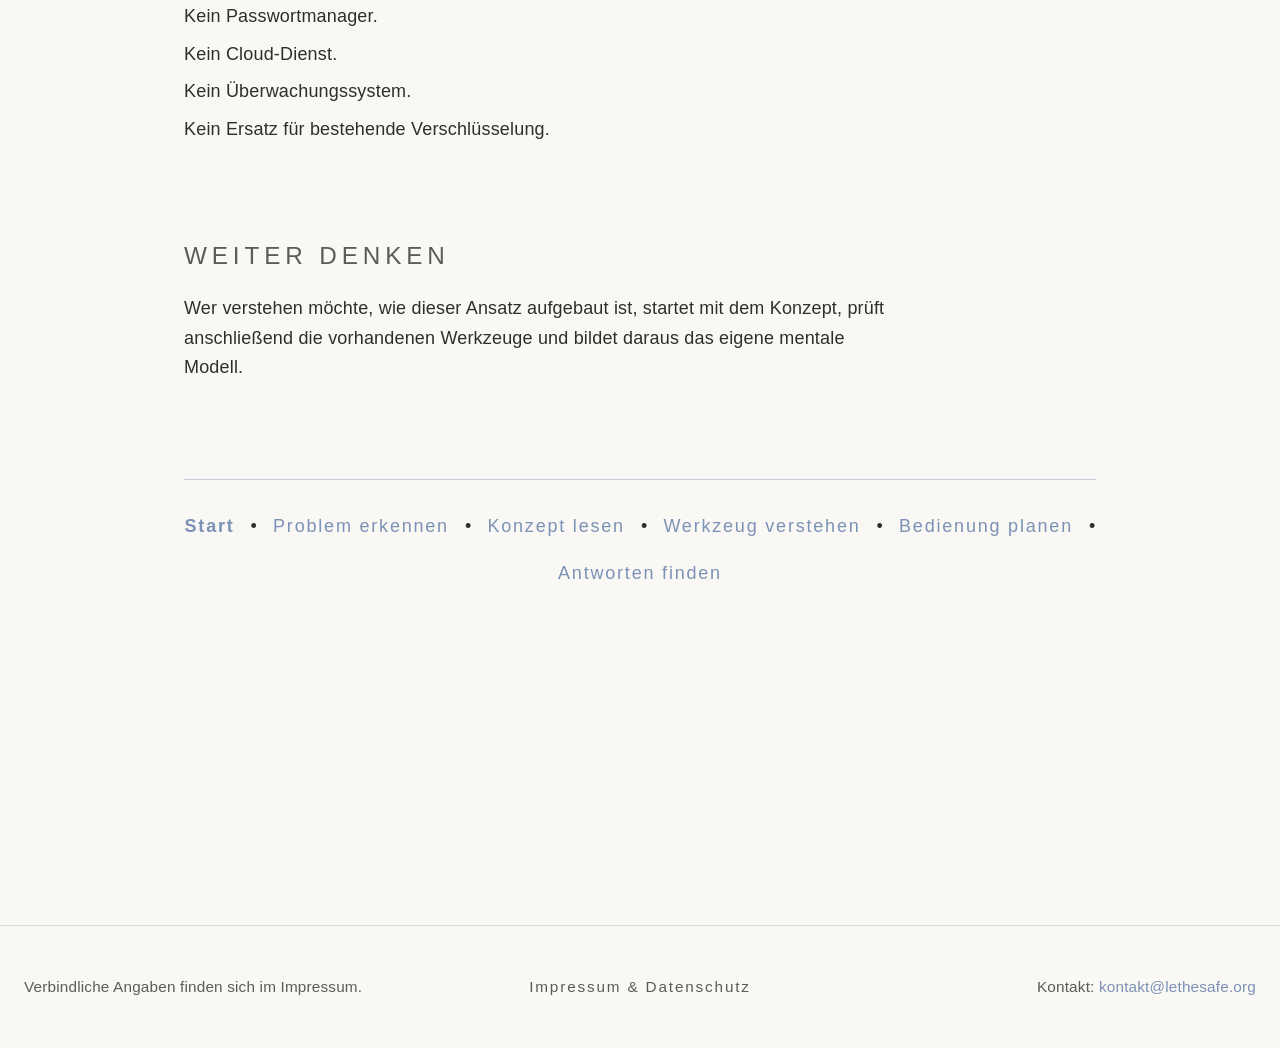
==== commit 11ad1352: "Add Bing verification meta tag and footer contact information" ====
--- a/index.html
+++ b/index.html
@@ -8,6 +8,7 @@
   <meta name="description"
     content="Lethesafe ist ein lokales Sicherheitskonzept, das Zugriff auf vertrauliche Informationen zeitlich verzögert. Kein Cloud-Dienst, keine Konten, keine Hintertüren." />
 
+  <meta name="msvalidate.01" content="3EAFC15B9588A1B30254AF57A0E52FDE" />
   <title>Lethesafe – Zugriff ist eine Frage der Zeit</title>
   <link rel="canonical" href="https://lethesafe.org/">
   <link rel="alternate" hreflang="de" href="https://lethesafe.org/">
@@ -164,11 +165,19 @@
   </main>
 
   <footer class="ls-footer">
-    <nav class="ls-footer-nav">
-      <a href="impressum.html">Impressum &amp; Datenschutz</a>
-    </nav>
-    <p class="ls-footer-note">Verbindliche Angaben finden sich im Impressum.</p>
+    <div class="ls-footer-row">
+      <span class="ls-footer-note">
+        Verbindliche Angaben finden sich im Impressum.
+      </span>
+      <nav class="ls-footer-nav">
+        <a href="impressum.html">Impressum &amp; Datenschutz</a>
+      </nav>
+      <span class="ls-footer-kontakt">
+        Kontakt: <a href="mailto:kontakt@lethesafe.org">kontakt@lethesafe.org</a>
+      </span>
+    </div>
   </footer>
+
 </body>
 
-</html>
+</html>
--- a/style.css
+++ b/style.css
@@ -378,13 +378,13 @@
   margin-top: 120px;
   padding: 48px 24px;
   border-top: 1px solid rgba(123, 145, 181, 0.25);
-  text-align: center;
   color: var(--muted);
   font-size: 0.85rem;
 }
 
+
 .ls-footer-nav {
-  margin-bottom: 16px;
+  justify-self: center;
   letter-spacing: 0.12em;
 }
 
@@ -397,11 +397,28 @@
 }
 
 .ls-footer-note {
+  justify-self: start;
   margin: 0;
-  font-size: 0.85rem;
-  letter-spacing: 0.05em;
-  color: var(--muted);
-}
+}
+
+.ls-footer-bottom {
+  display: flex;
+  justify-content: space-between;
+  align-items: center;
+  width: 100%;
+}
+
+.ls-footer-row {
+  display: grid;
+  grid-template-columns: 1fr auto 1fr;
+  align-items: center;
+  width: 100%;
+}
+
+.ls-footer-kontakt {
+  justify-self: end;
+}
+
 
 .back-link {
   display: inline-flex;
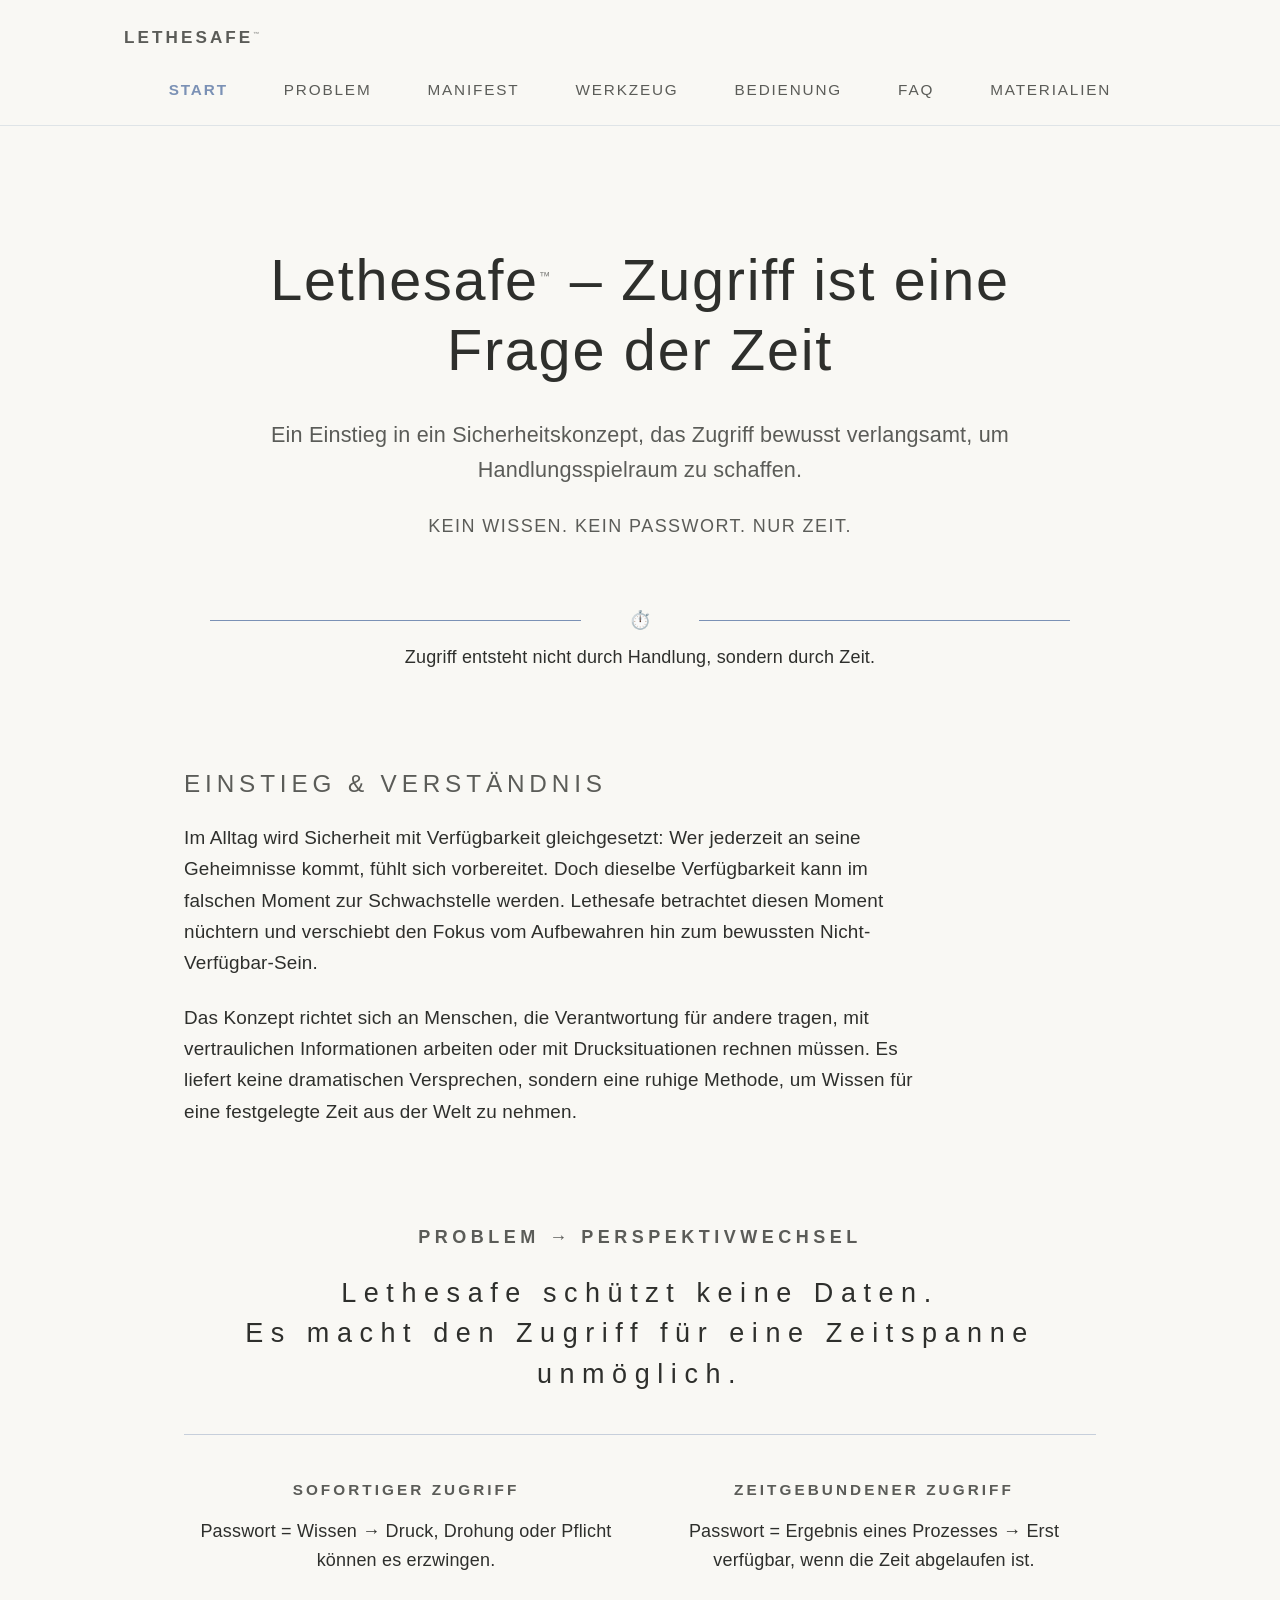
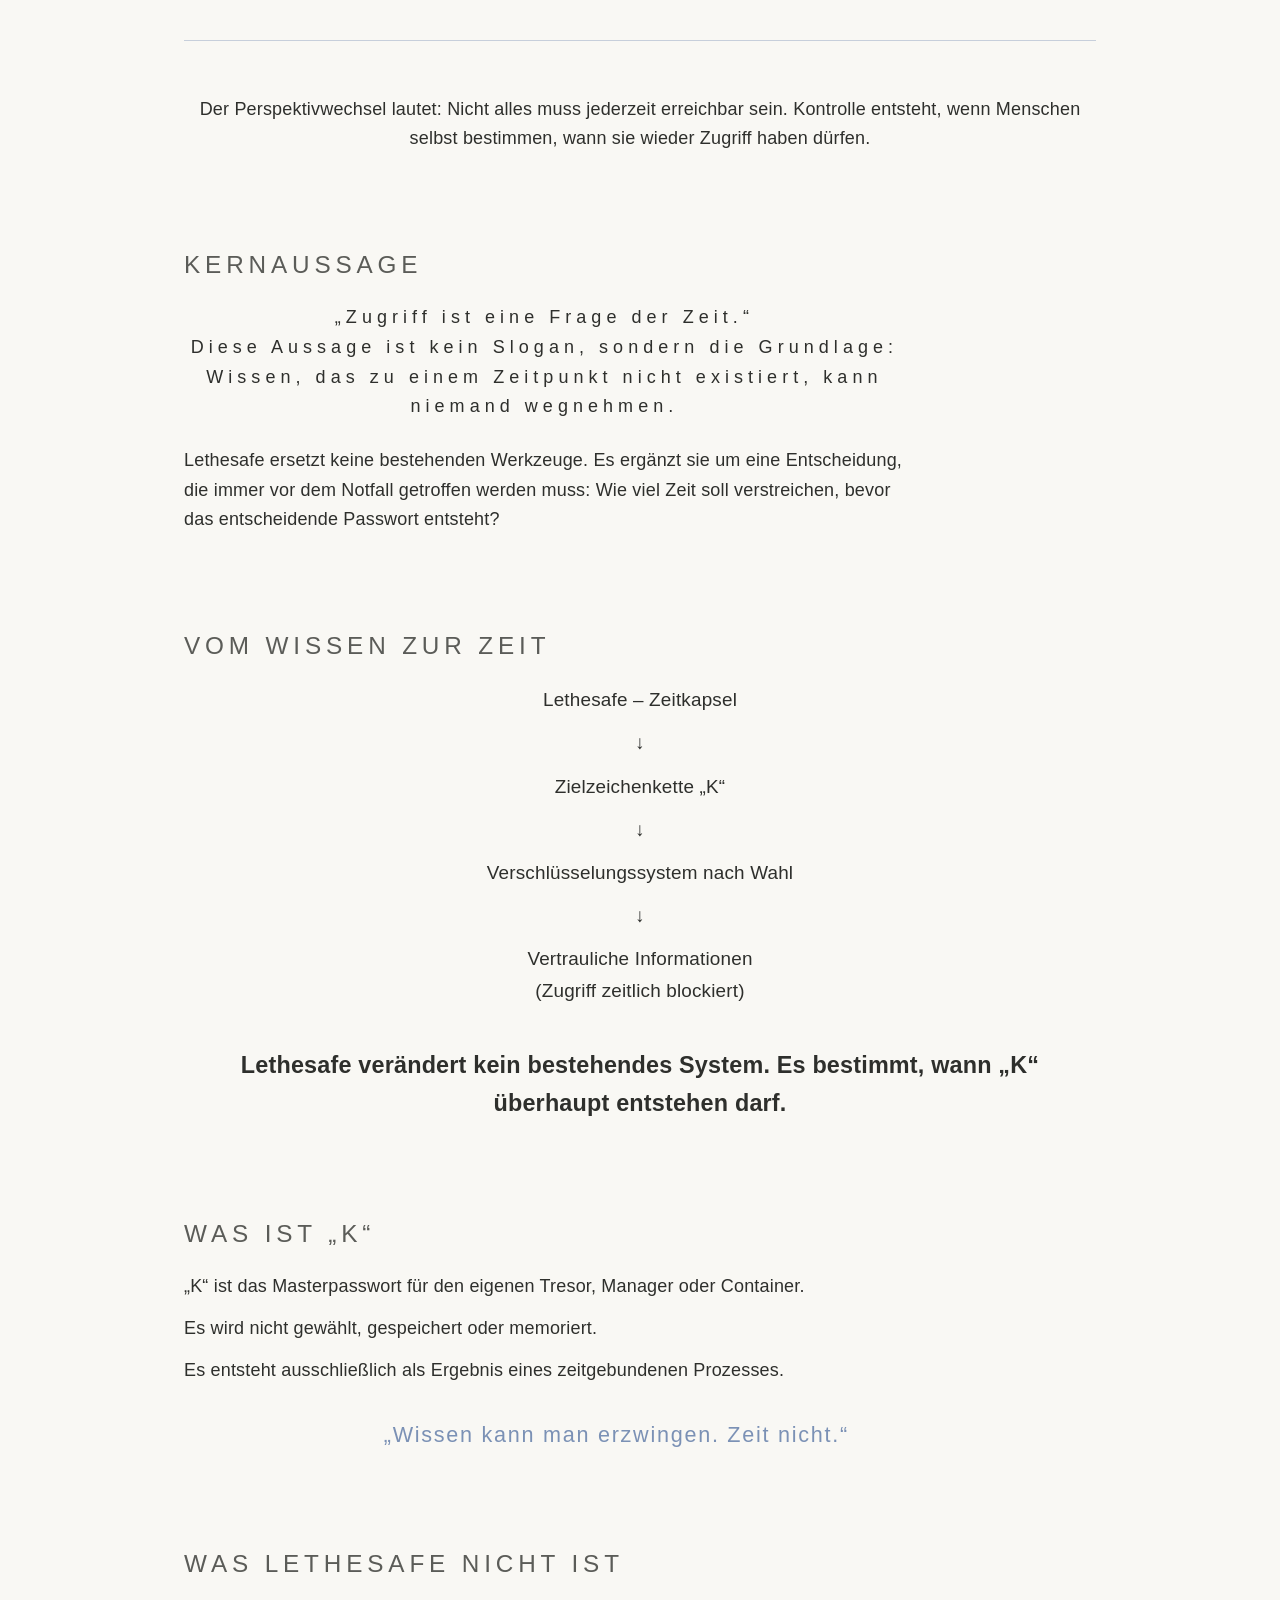
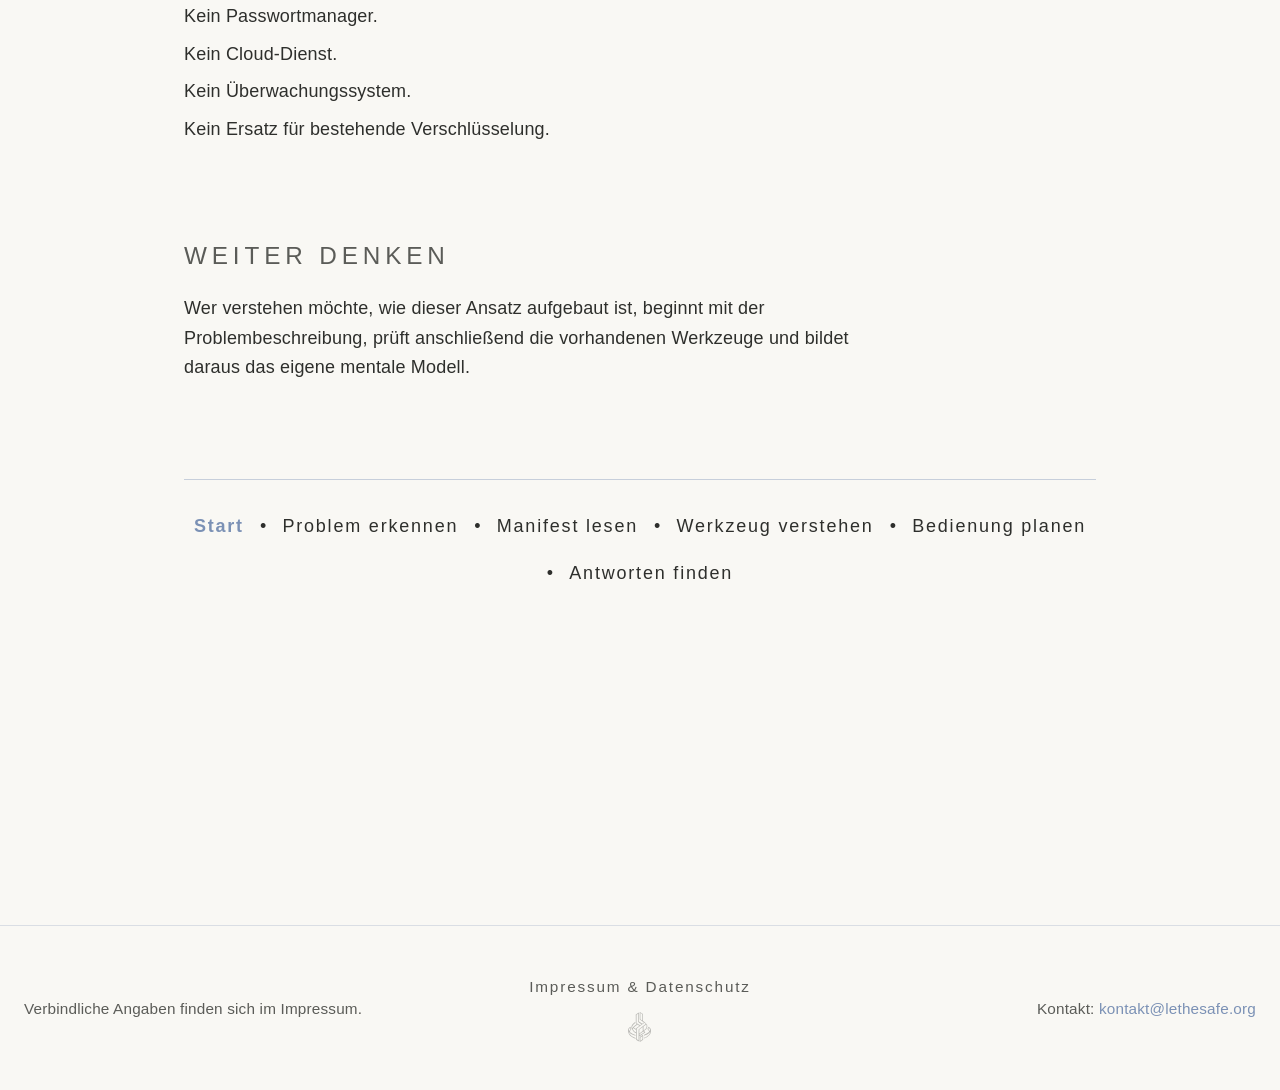
==== commit e6749294: "Replace concept page with manifesto and consolidate canonical documents - Replace concept page with " ====
--- a/index.html
+++ b/index.html
@@ -22,7 +22,7 @@
       <nav class="ls-nav" aria-label="Hauptnavigation">
         <a href="index.html" aria-current="page">Start</a>
         <a href="problem.html">Problem</a>
-        <a href="konzept.html">Konzept</a>
+        <a href="manifest.html">Manifest</a>
         <a href="werkzeug.html">Werkzeug</a>
         <a href="bedienung.html">Bedienung</a>
         <a href="faq.html">FAQ</a>
@@ -146,16 +146,16 @@
     <section>
       <h2>Weiter denken</h2>
       <p>
-        Wer verstehen möchte, wie dieser Ansatz aufgebaut ist, startet mit dem Konzept, prüft anschließend die
-        vorhandenen Werkzeuge und bildet daraus das eigene mentale Modell.
+        Wer verstehen möchte, wie dieser Ansatz aufgebaut ist, beginnt mit der Problembeschreibung, prüft anschließend
+        die vorhandenen Werkzeuge und bildet daraus das eigene mentale Modell.
       </p>
     </section>
 
     <section>
       <div class="cta">
-        <a href="index.html"><b>Start</b></a> &bull;
+        <a href="index.html" aria-current="page">Start</a> &bull;
         <a href="problem.html">Problem erkennen</a> &bull;
-        <a href="konzept.html">Konzept lesen</a> &bull;
+        <a href="manifest.html">Manifest lesen</a> &bull;
         <a href="werkzeug.html">Werkzeug verstehen</a> &bull;
         <a href="bedienung.html">Bedienung planen</a> &bull;
         <a href="faq.html">Antworten finden</a>
@@ -169,9 +169,12 @@
       <span class="ls-footer-note">
         Verbindliche Angaben finden sich im Impressum.
       </span>
-      <nav class="ls-footer-nav">
-        <a href="impressum.html">Impressum &amp; Datenschutz</a>
-      </nav>
+      <div class="ls-symbol-footer-wrap">
+        <nav class="ls-footer-nav">
+          <a href="impressum.html">Impressum &amp; Datenschutz</a>
+        </nav>
+        <img class="ls-symbol-mark ls-symbol-footer" src="assets/images/lethesafe-symbol.svg" alt="" aria-hidden="true" loading="lazy" />
+      </div>
       <span class="ls-footer-kontakt">
         Kontakt: <a href="mailto:kontakt@lethesafe.org">kontakt@lethesafe.org</a>
       </span>
--- a/style.css
+++ b/style.css
@@ -200,6 +200,36 @@
   text-transform: uppercase;
 }
 
+.manifest-figure {
+  margin-top: 96px;
+  margin-bottom: 96px;
+  margin-left: auto;
+  margin-right: auto;
+  max-width: 620px;
+}
+
+.manifest-figure img {
+  display: block;
+  width: 100%;
+  height: auto;
+}
+
+.manifest-figure.manifest-isolated {
+  width: 100%;
+  display: flex;
+  justify-content: center;
+}
+
+.manifest-figure.manifest-isolated img {
+  max-width: 620px;
+  width: 100%;
+  height: auto;
+}
+
+p.manifest-break {
+  margin-bottom: 4rem !important;
+}
+
 .problem-text,
 .page-lead {
   font-size: 1.05rem;
@@ -298,7 +328,7 @@
 }
 
 .cta a {
-  color: var(--accent);
+  color: var(--text);
   letter-spacing: 0.1em;
 }
 
@@ -382,6 +412,33 @@
   font-size: 0.85rem;
 }
 
+.ls-symbol-mark {
+  display: block;
+  height: auto;
+  line-height: 0;
+  fill: currentColor;
+}
+
+.ls-symbol-footer-wrap {
+  display: flex;
+  flex-direction: column;
+  align-items: center;
+  justify-self: center;
+  gap: 12px;
+  text-align: center;
+}
+
+.ls-symbol-footer {
+  width: 23px;
+  opacity: 0.6;
+}
+
+.ls-symbol-divider {
+  width: 36px;
+  display: block;
+  margin: 72px auto;
+  opacity: 0.6;
+}
 
 .ls-footer-nav {
   justify-self: center;
@@ -448,7 +505,7 @@
   font-weight: normal;
   font-size: 0.9em;
   opacity: 0.5;
-    display: block;
+  display: block;
   margin-bottom: 0.8rem;
 }
 
@@ -468,7 +525,7 @@
 .ls-list.framed {
   border-left: 2px solid rgba(0, 0, 0, 0.15);
   padding-left: 1.2rem;
-  color: var(--muted);
+  color: var(--text);
 }
 
 .core {
@@ -494,5 +551,24 @@
     gap: 12px;
     font-size: 0.8rem;
   }
-
+}
+
+@media (max-width: 640px) {
+  .ls-footer-row {
+    grid-template-columns: 1fr;
+    grid-template-rows: auto;
+    row-gap: 16px;
+    text-align: center;
+  }
+
+  .ls-footer-note,
+  .ls-footer-nav,
+  .ls-footer-kontakt,
+  .ls-symbol-footer-wrap {
+    justify-self: center;
+  }
+
+  .ls-footer {
+    padding-top: 48px;
+  }
 }
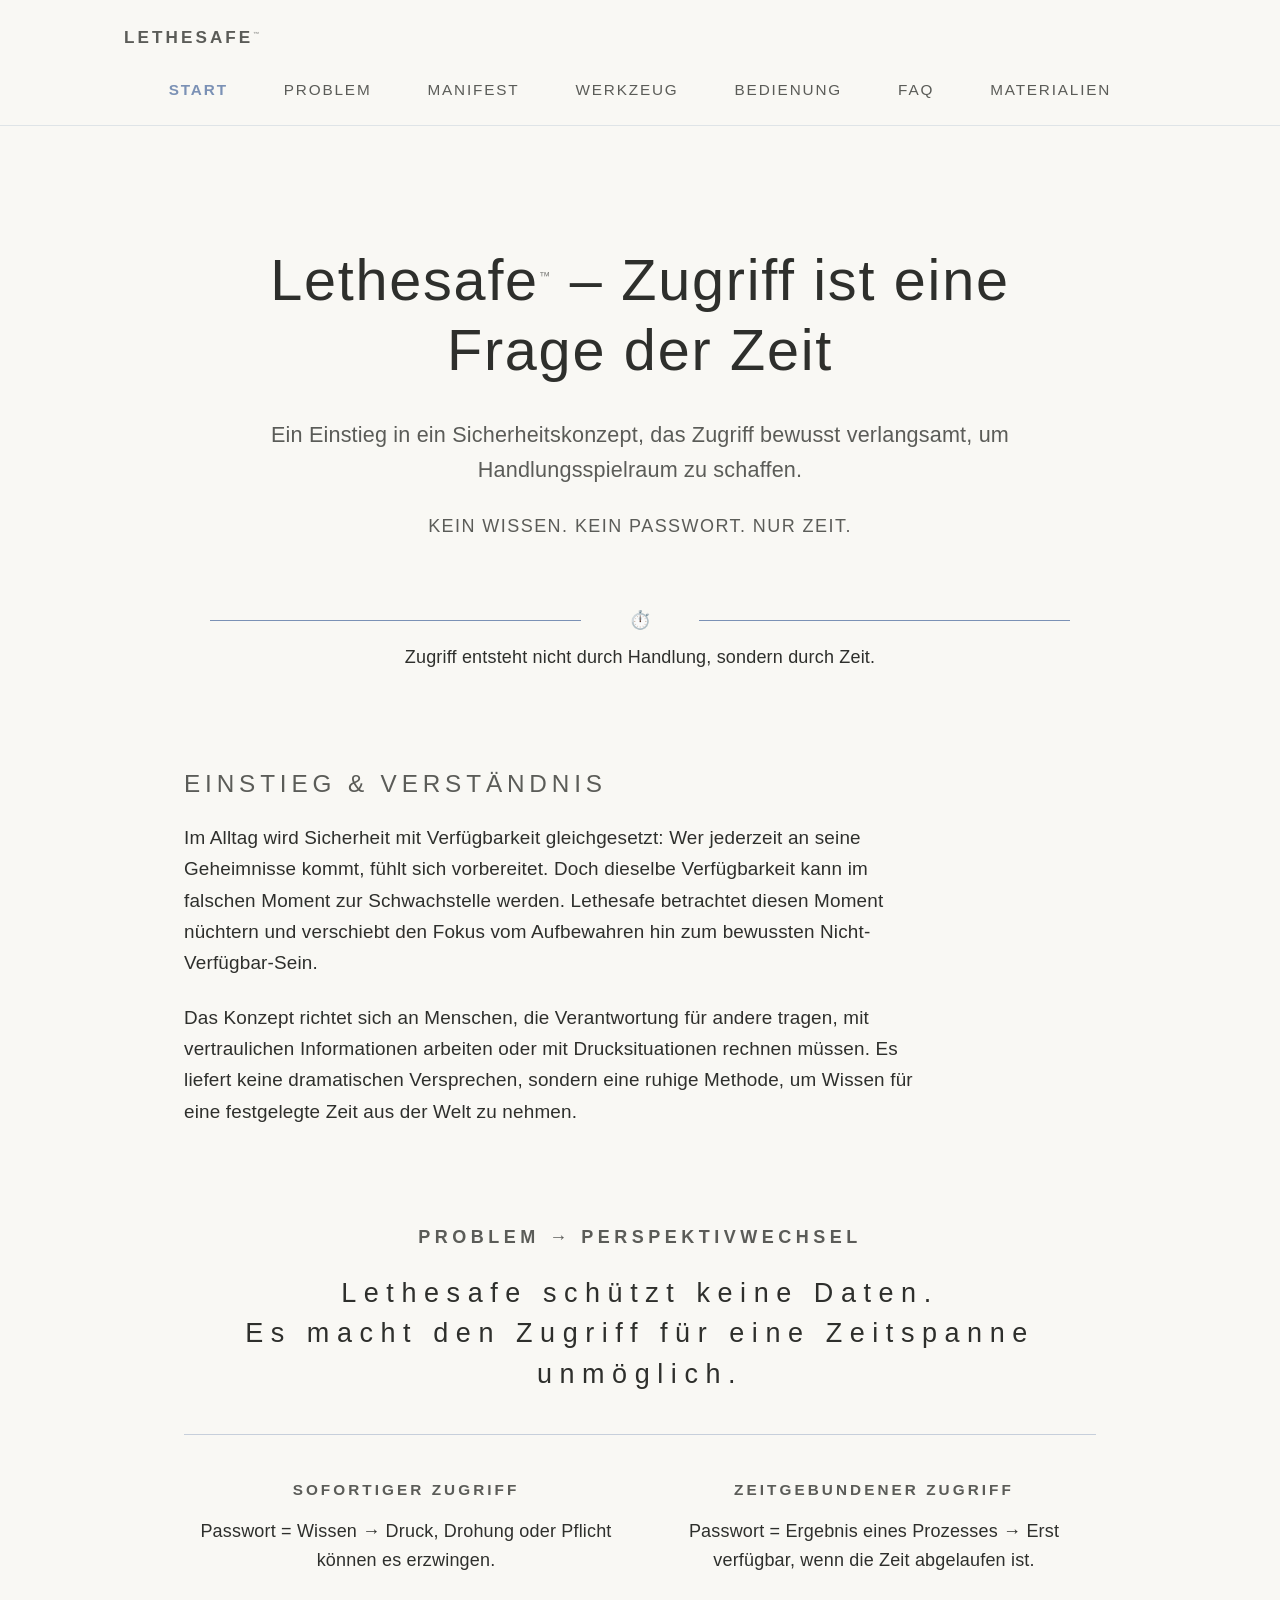
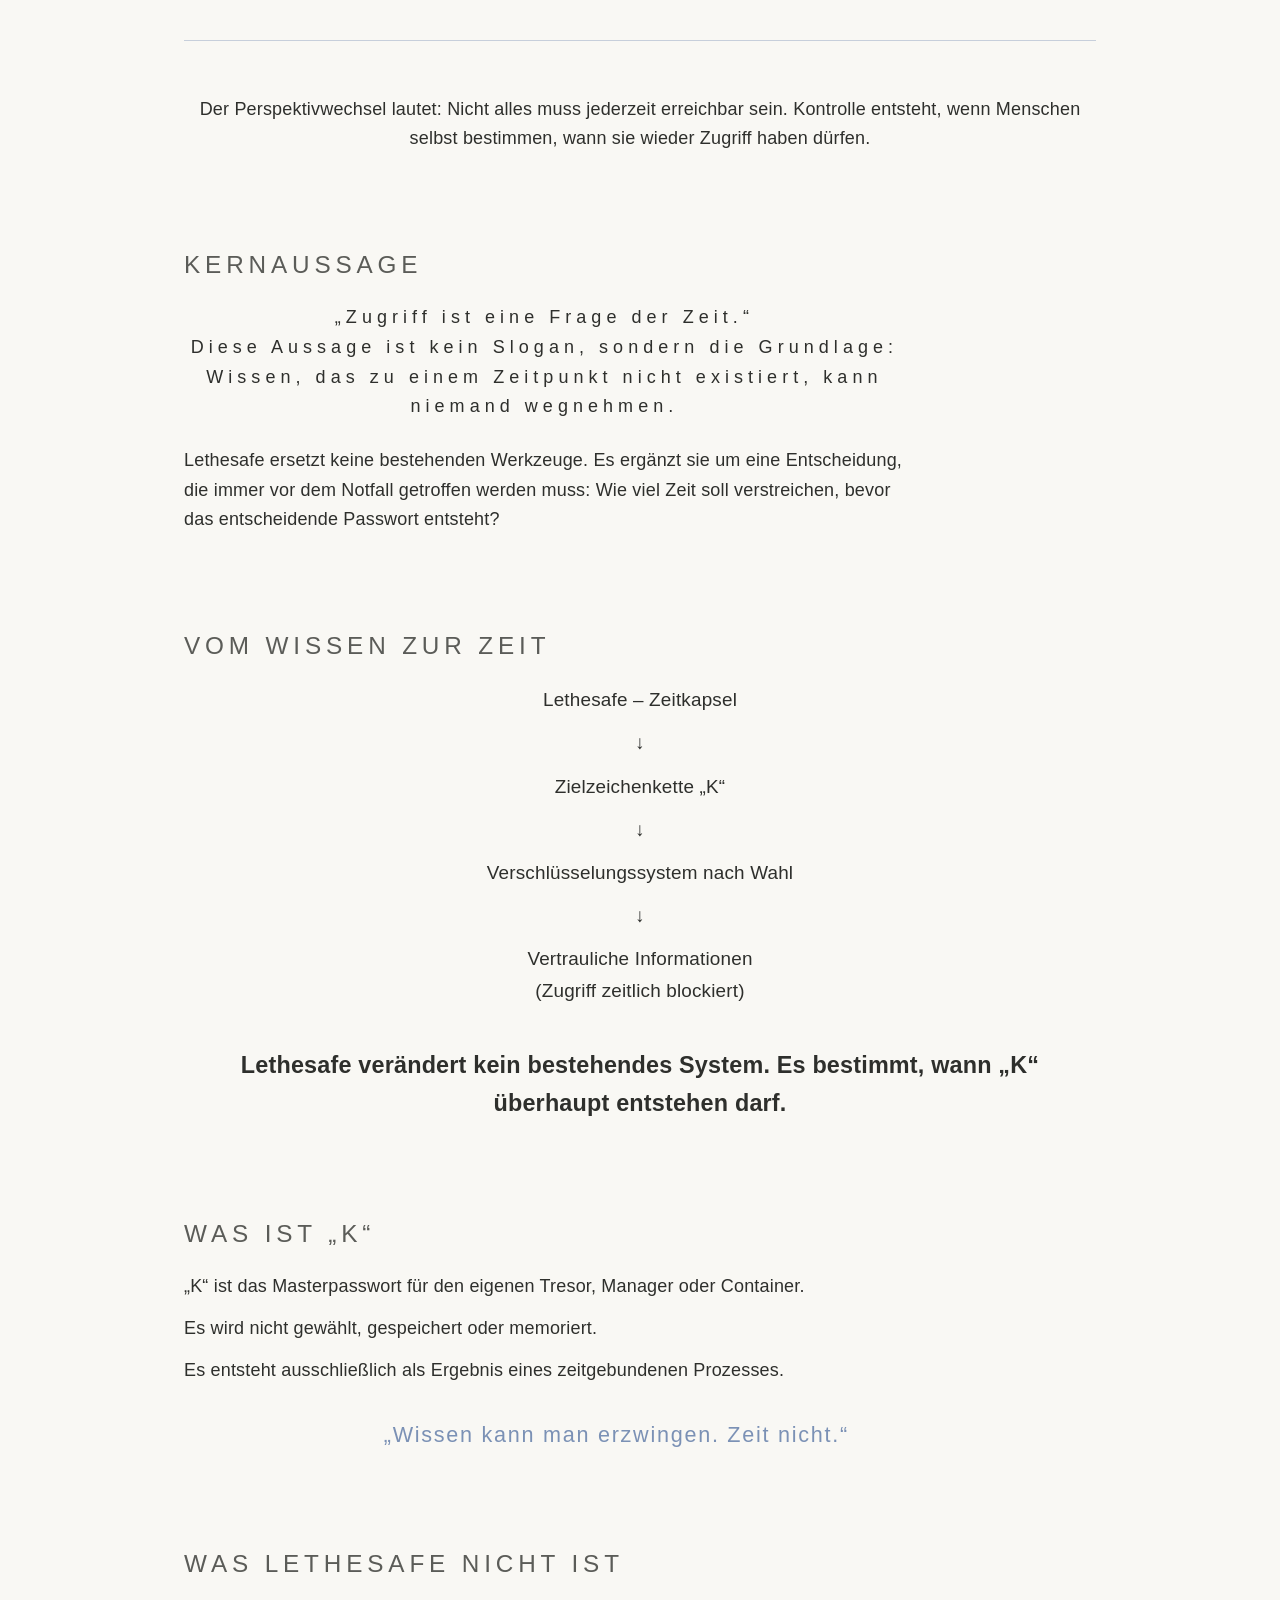
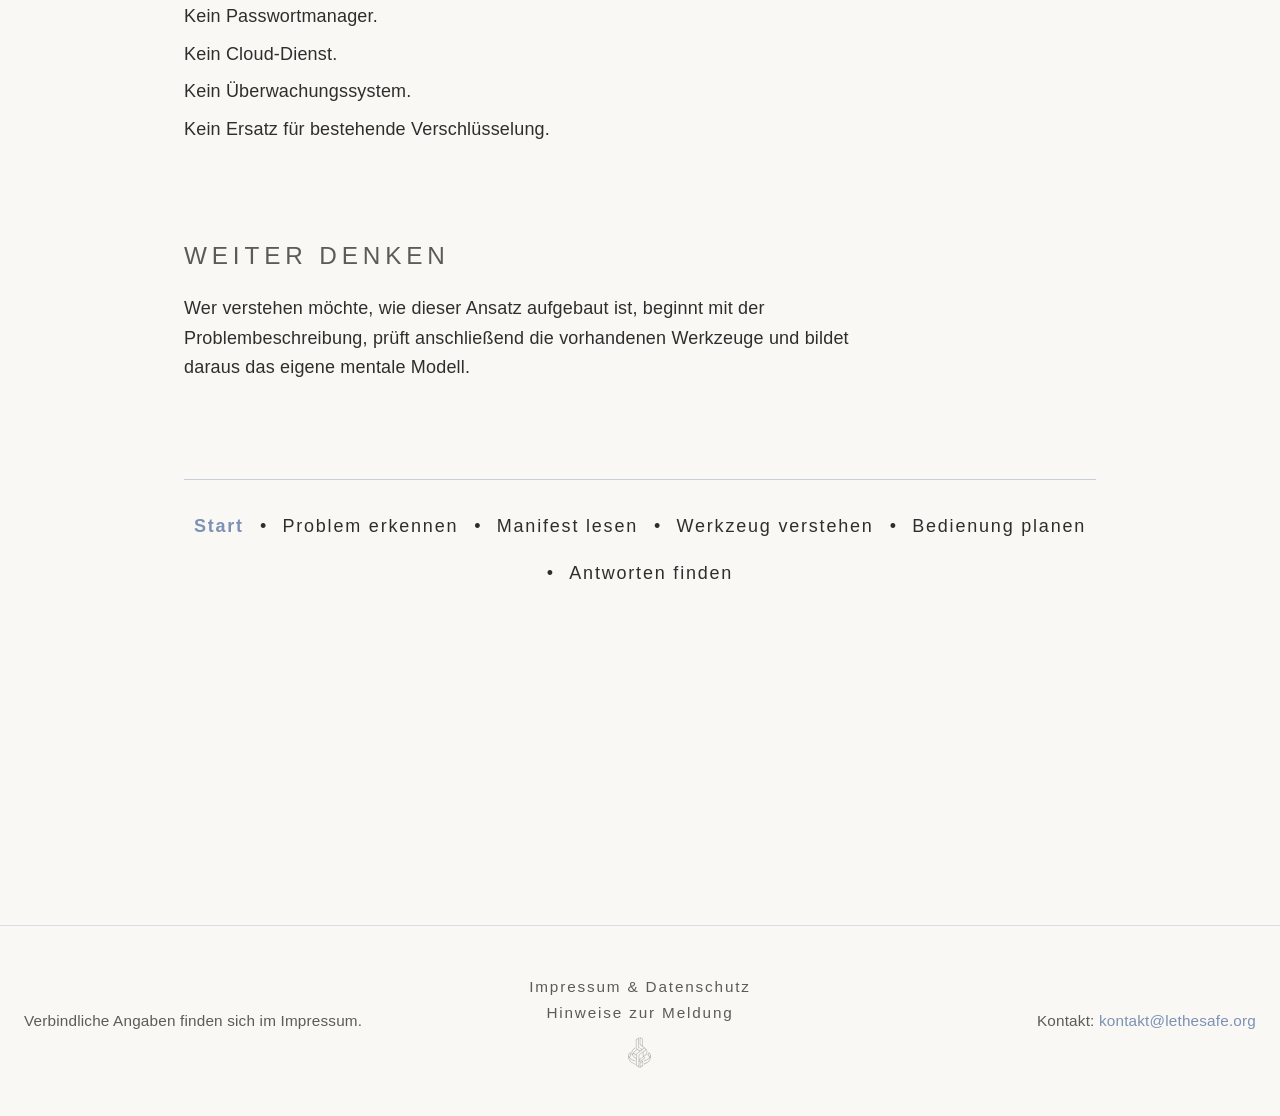
==== commit 20cffa97: "Add security disclosure page and link it from footer, sitemap, and core references" ====
--- a/index.html
+++ b/index.html
@@ -171,9 +171,11 @@
       </span>
       <div class="ls-symbol-footer-wrap">
         <nav class="ls-footer-nav">
-          <a href="impressum.html">Impressum &amp; Datenschutz</a>
+          <a href="impressum.html">Impressum &amp; Datenschutz</a><br>
+          <a href="security.html">Hinweise zur Meldung</a>
         </nav>
-        <img class="ls-symbol-mark ls-symbol-footer" src="assets/images/lethesafe-symbol.svg" alt="" aria-hidden="true" loading="lazy" />
+        <img class="ls-symbol-mark ls-symbol-footer" src="assets/images/lethesafe-symbol.svg" alt="" aria-hidden="true"
+          loading="lazy" />
       </div>
       <span class="ls-footer-kontakt">
         Kontakt: <a href="mailto:kontakt@lethesafe.org">kontakt@lethesafe.org</a>
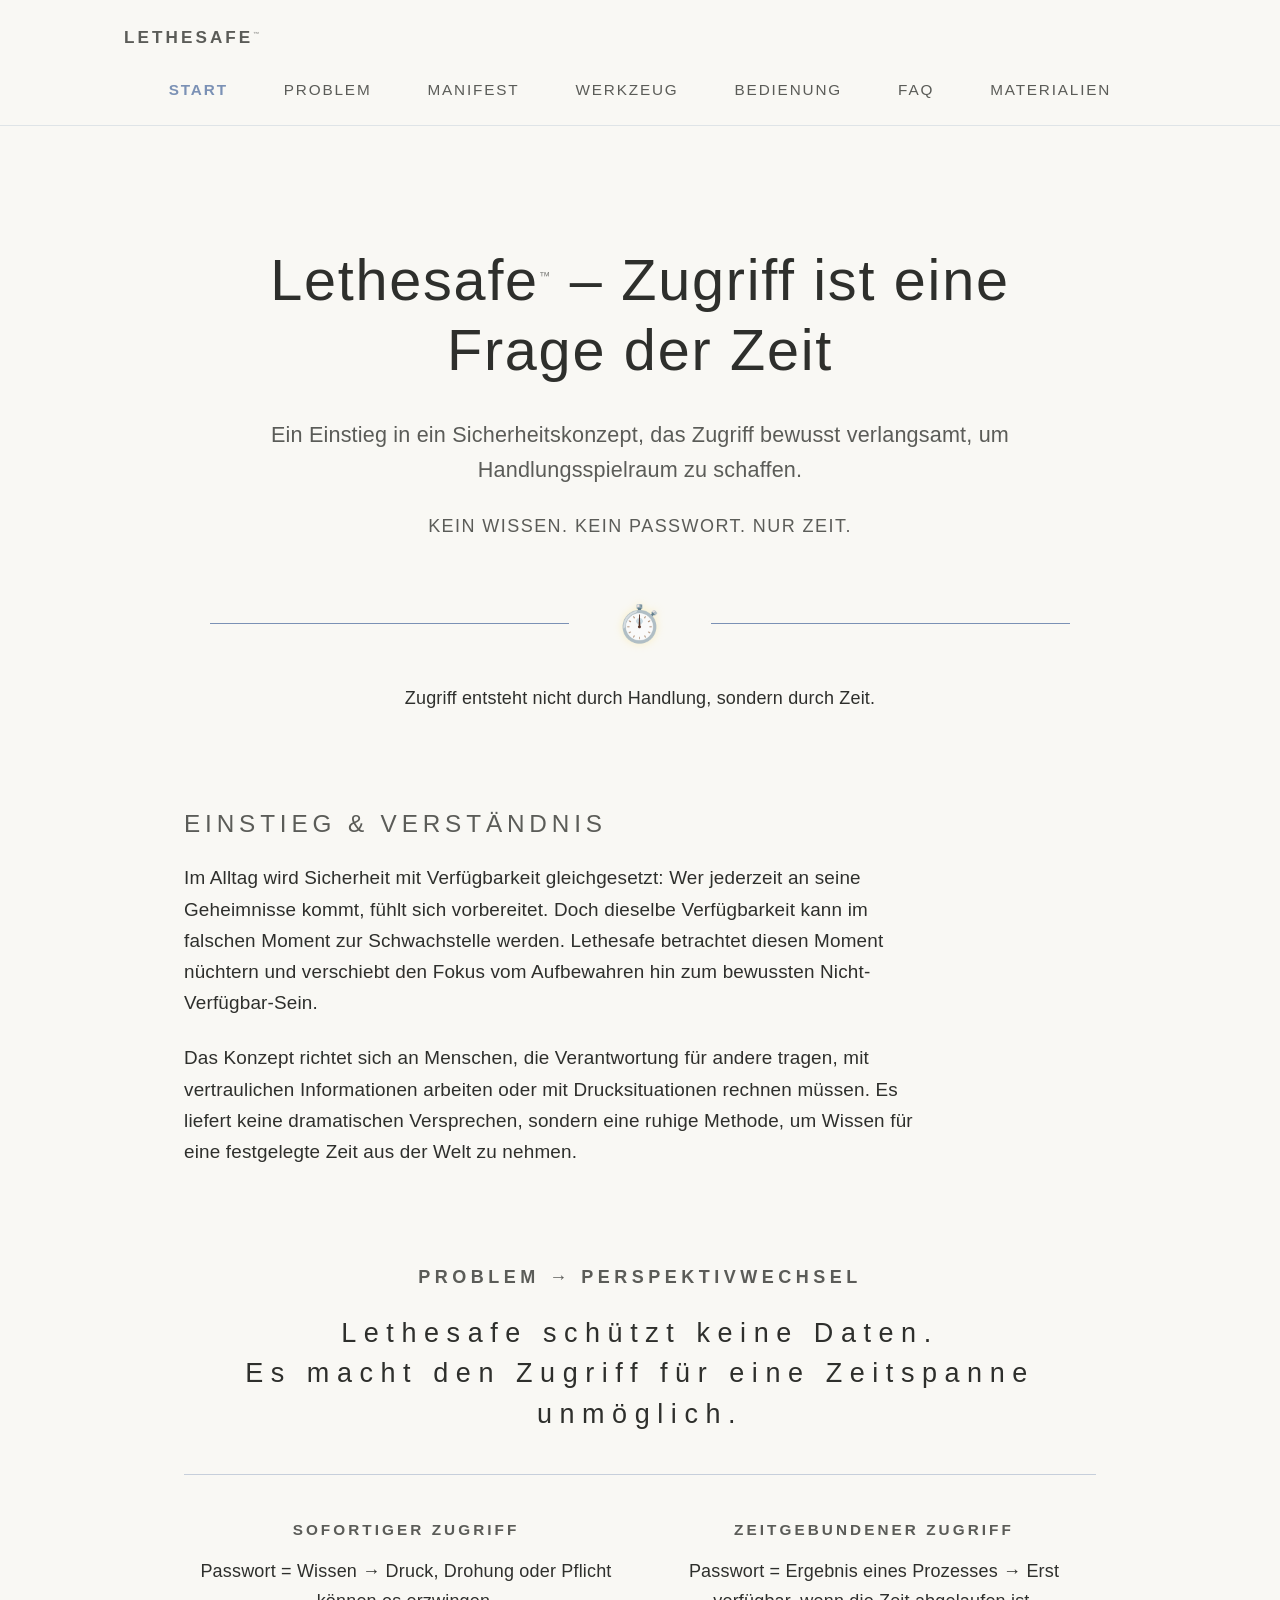
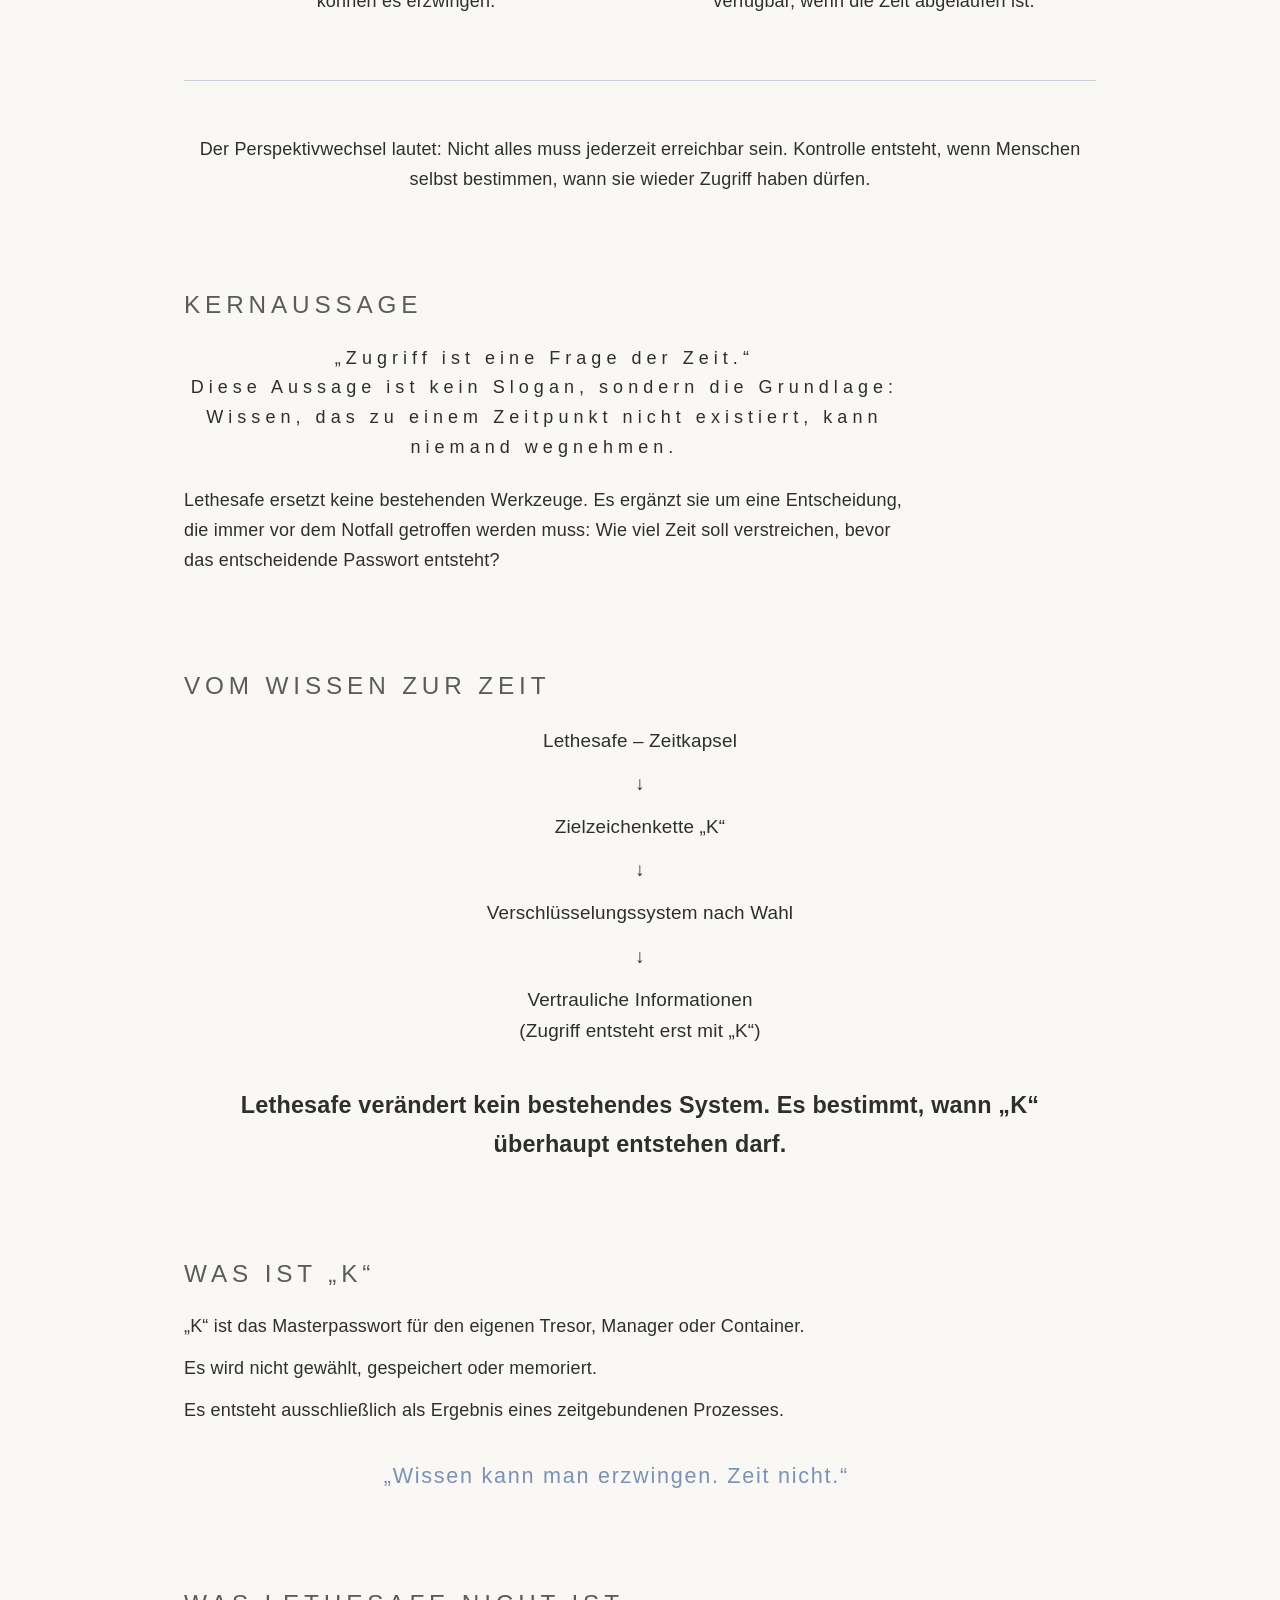
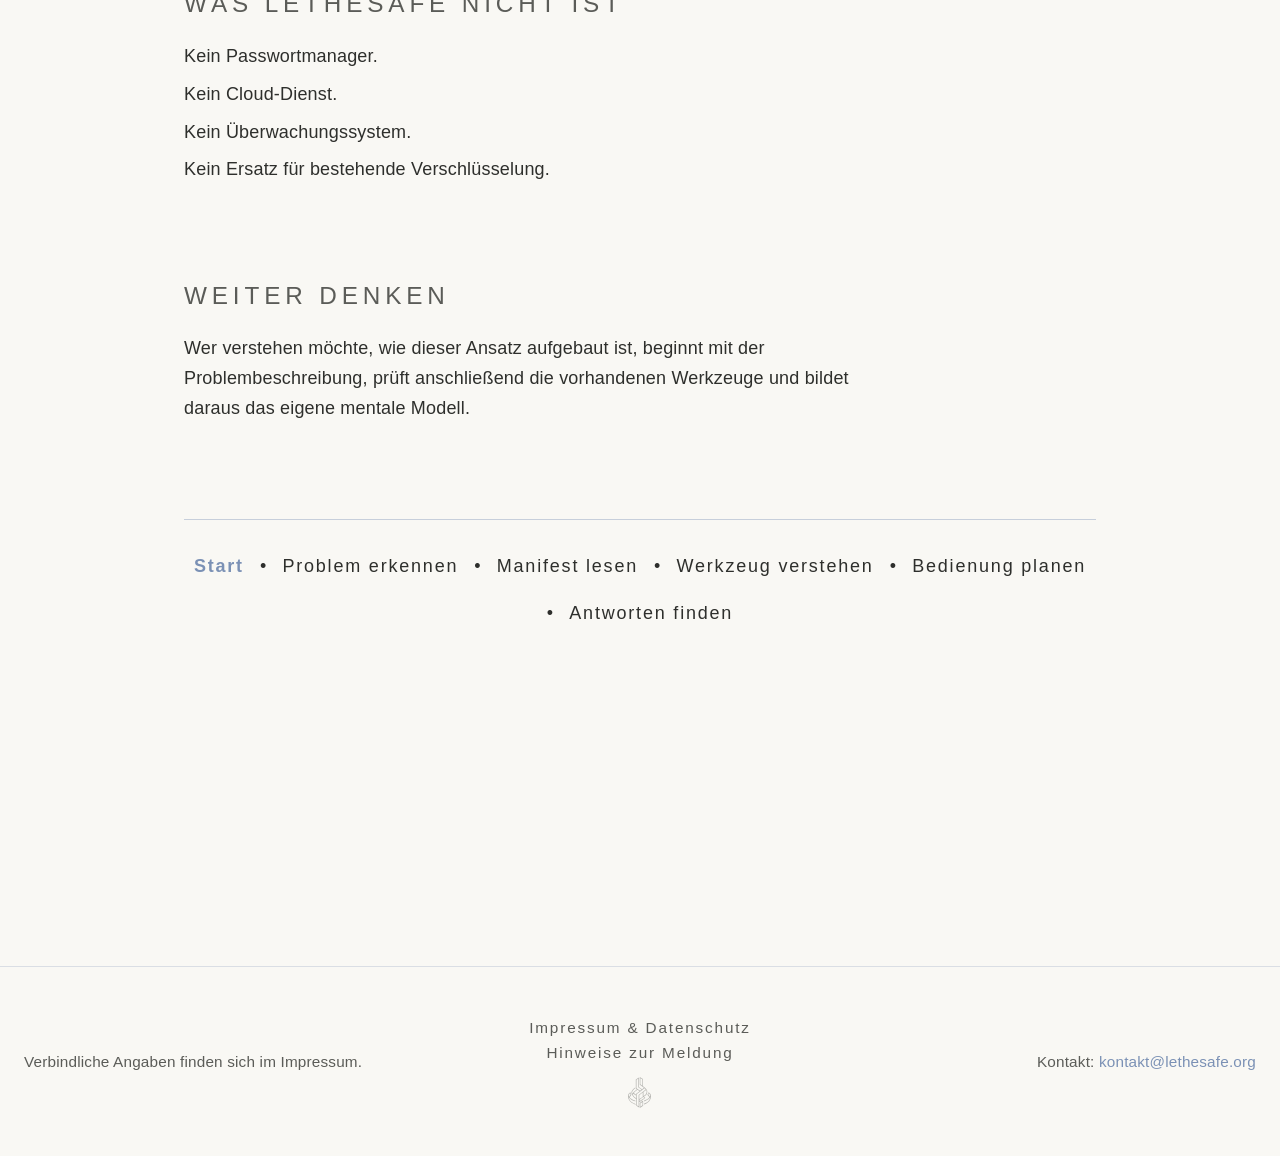
==== commit eea652cf: "Add favicon integration; harmonize wording to existence-based access logic; adjust hero timeline ico" ====
--- a/index.html
+++ b/index.html
@@ -10,6 +10,7 @@
 
   <meta name="msvalidate.01" content="3EAFC15B9588A1B30254AF57A0E52FDE" />
   <title>Lethesafe – Zugriff ist eine Frage der Zeit</title>
+  <link rel="icon" href="assets/images/lethesafe-seal-flat.svg" type="image/svg+xml">
   <link rel="canonical" href="https://lethesafe.org/">
   <link rel="alternate" hreflang="de" href="https://lethesafe.org/">
   <link rel="stylesheet" href="style.css" />
@@ -116,7 +117,7 @@
         <span>↓</span>
         <span>Verschlüsselungssystem nach Wahl</span>
         <span>↓</span>
-        <span>Vertrauliche Informationen<br>(Zugriff zeitlich blockiert)</span>
+        <span>Vertrauliche Informationen<br>(Zugriff entsteht erst mit „K“)</span>
       </div>
       <p class="highlight">
         Lethesafe verändert kein bestehendes System. Es bestimmt, wann „K“ überhaupt entstehen darf.
--- a/style.css
+++ b/style.css
@@ -169,6 +169,10 @@
   max-width: 860px;
 }
 
+.timeline-explainer {
+ margin-top: 42px;
+}
+
 .timeline .line {
   flex: 1 1 100%;
   height: 1px;
@@ -180,6 +184,12 @@
   color: var(--muted);
   font-size: 0.9rem;
   letter-spacing: 0.3em;
+}
+
+.timeline-marker {
+  font-size: 2rem;
+  line-height: 1;
+  filter: drop-shadow(0 0 4px rgba(255, 221, 85, 0.3));
 }
 
 .list-inline {
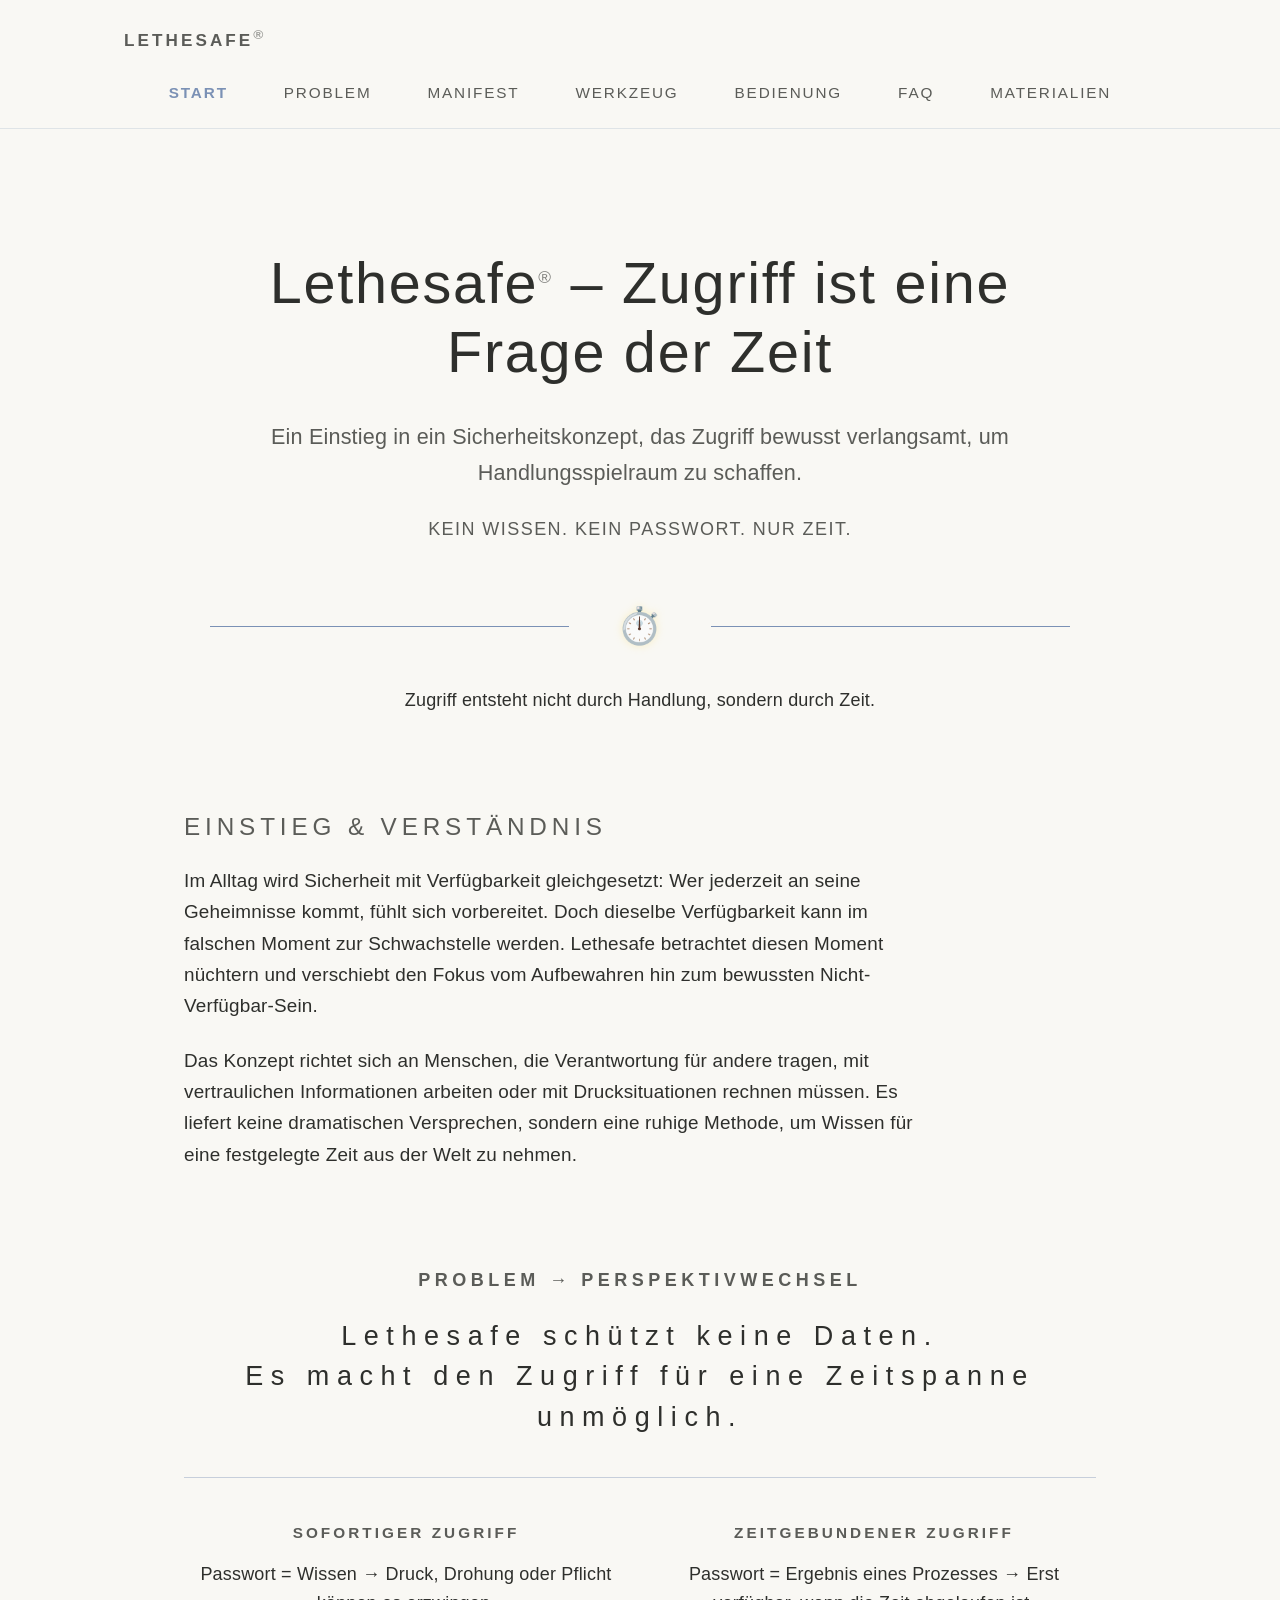
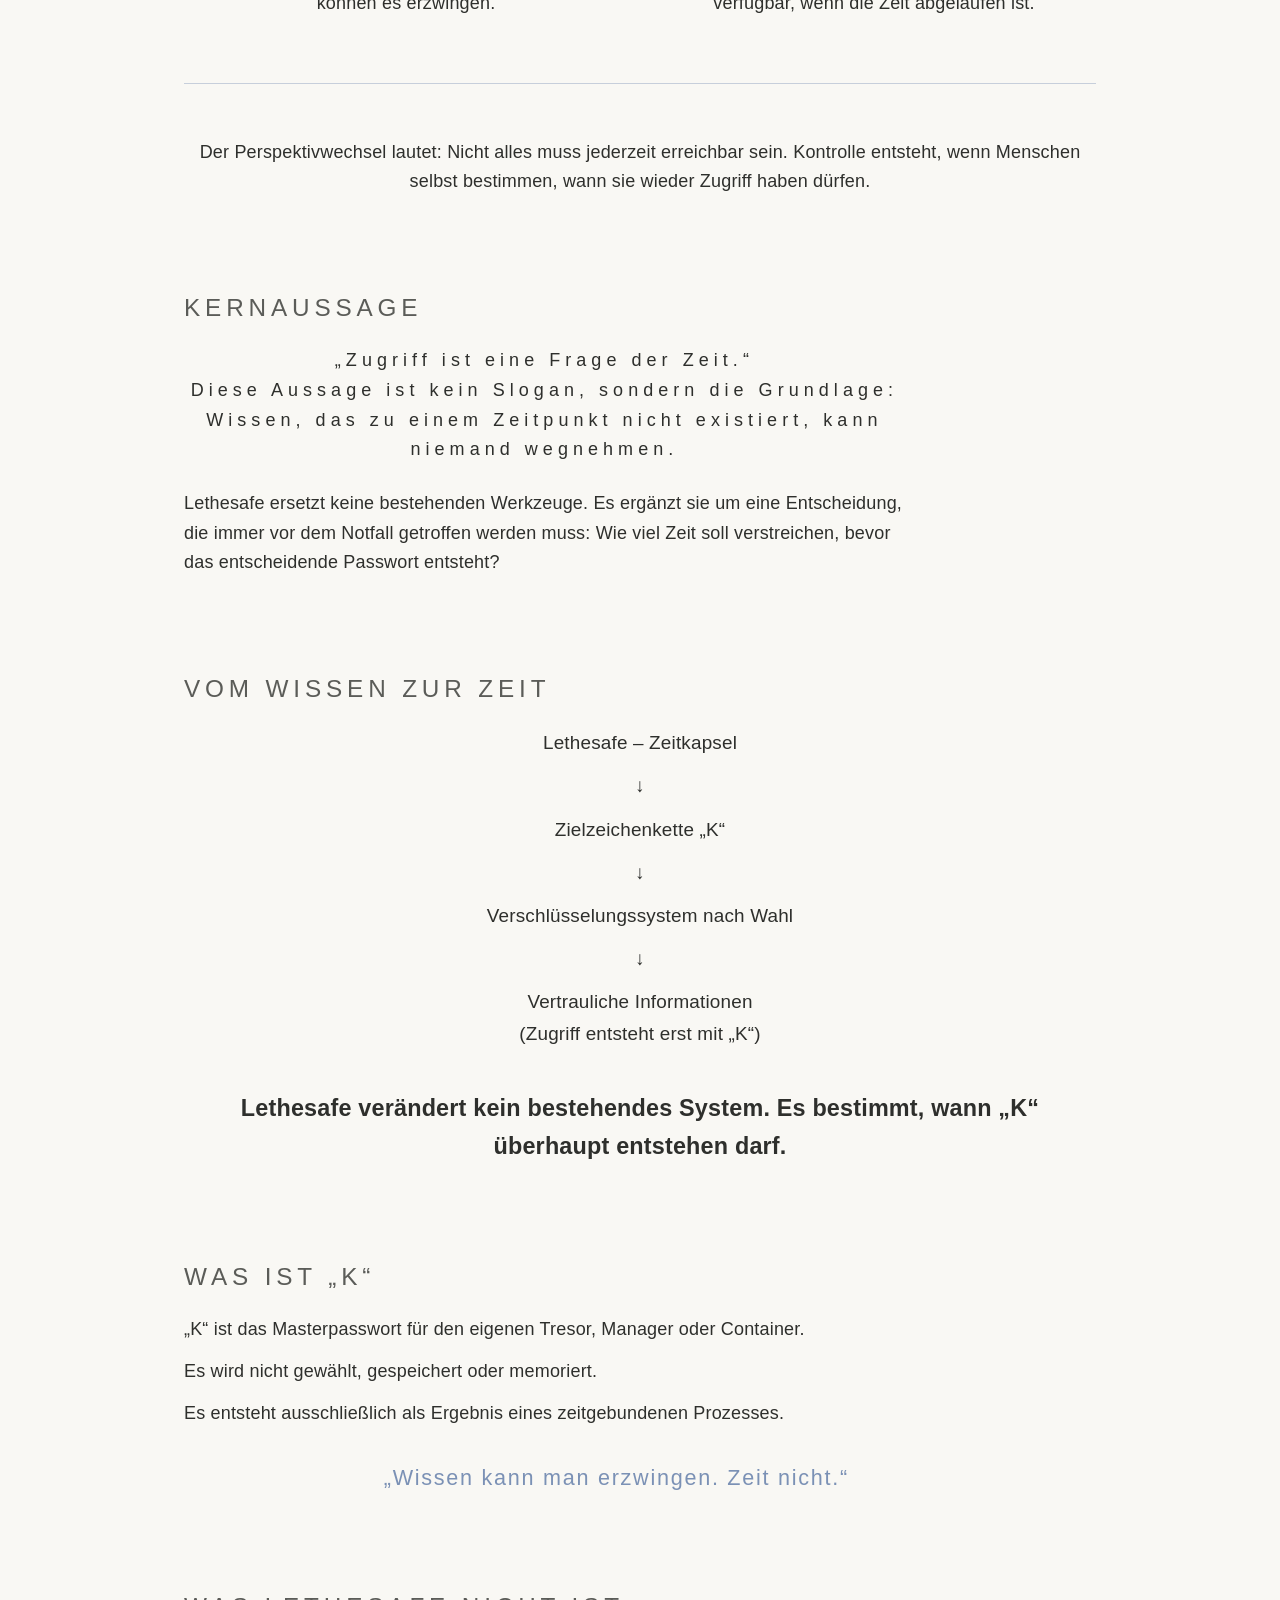
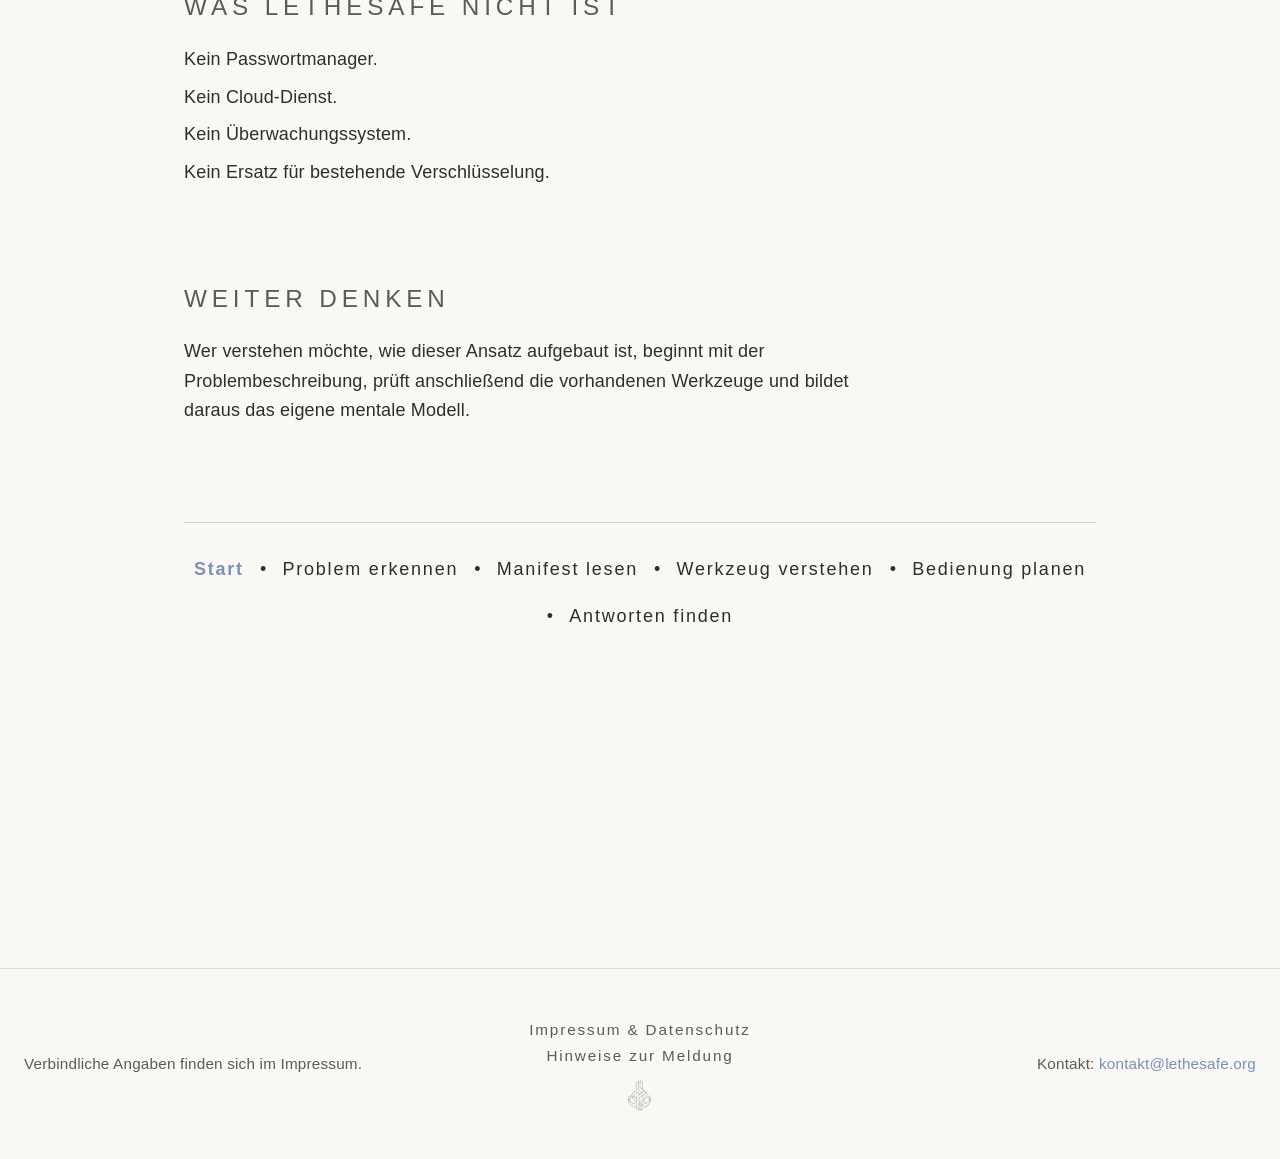
==== commit 095e9e0f: "Apply the registered trademark designation (®) to website branding and governance documentation. Add" ====
--- a/index.html
+++ b/index.html
@@ -19,7 +19,7 @@
 <body>
   <header class="ls-header">
     <div class="ls-header-inner">
-      <a class="ls-brand" href="index.html">Lethesafe<sup style="font-size:0.35em; opacity:0.6;">&trade;</sup></a>
+      <a class="ls-brand" href="index.html">Lethesafe<sup style="font-size:0.8em; opacity:0.6;">&reg;</sup></a>
       <nav class="ls-nav" aria-label="Hauptnavigation">
         <a href="index.html" aria-current="page">Start</a>
         <a href="problem.html">Problem</a>
@@ -35,7 +35,7 @@
   <main>
     <section class="hero">
       <h1>
-        Lethesafe<sup style="font-size:0.2em; opacity:0.6;">&trade;</sup>
+        Lethesafe<sup style="font-size:0.3em; opacity:0.6;">&reg;</sup>
         – Zugriff ist eine Frage der Zeit
       </h1>
 
